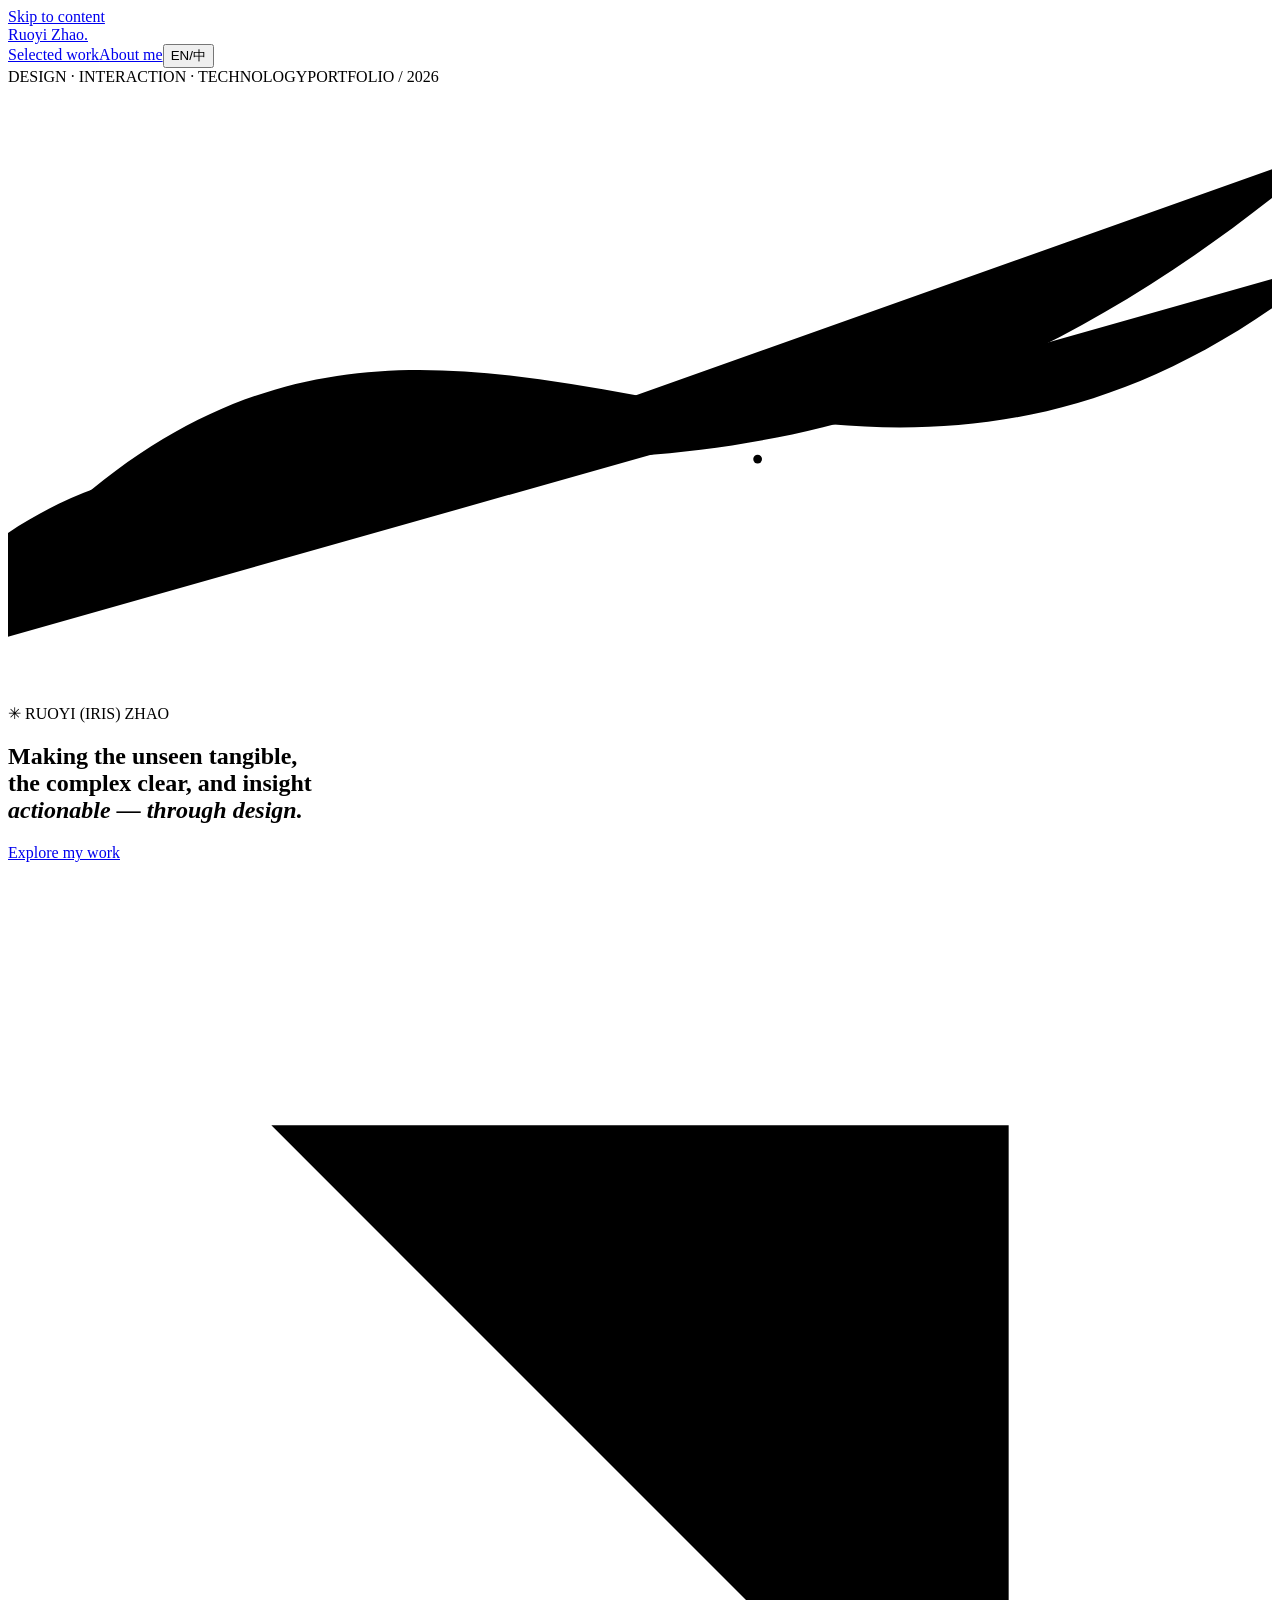
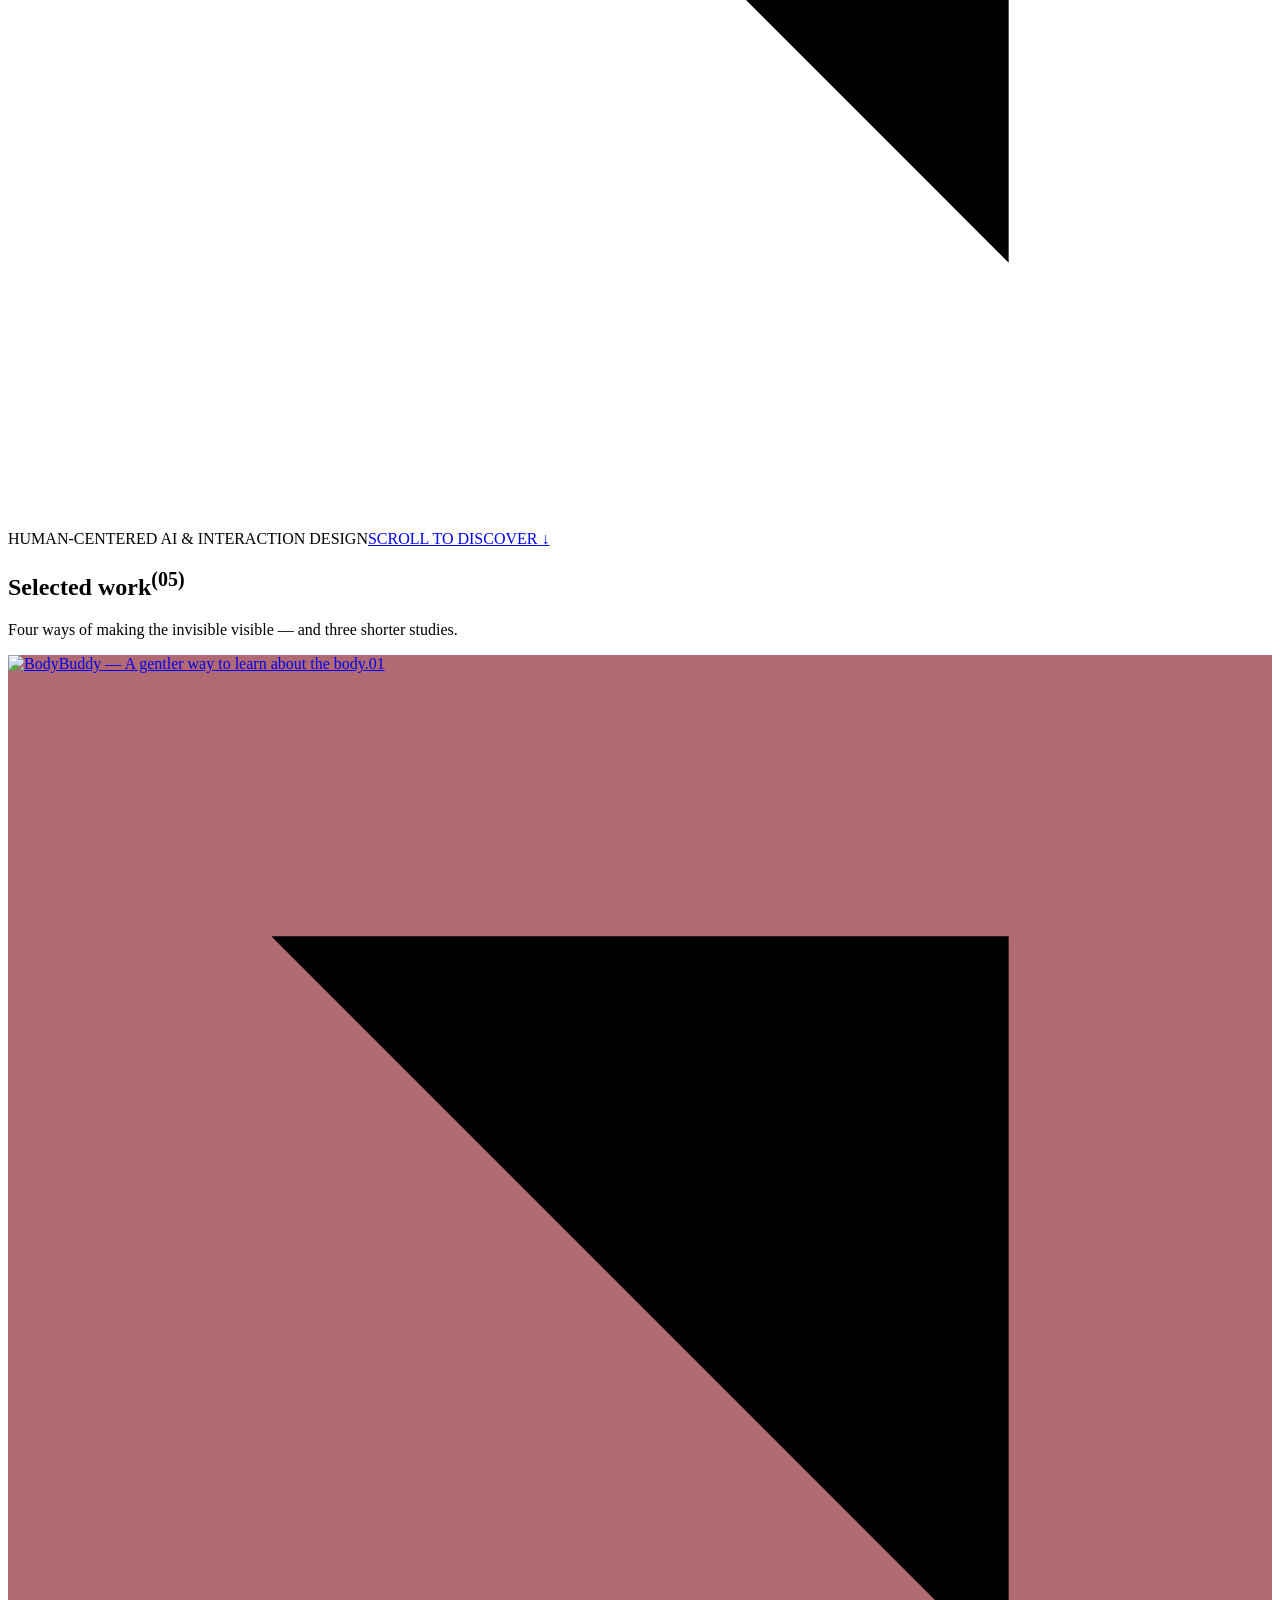
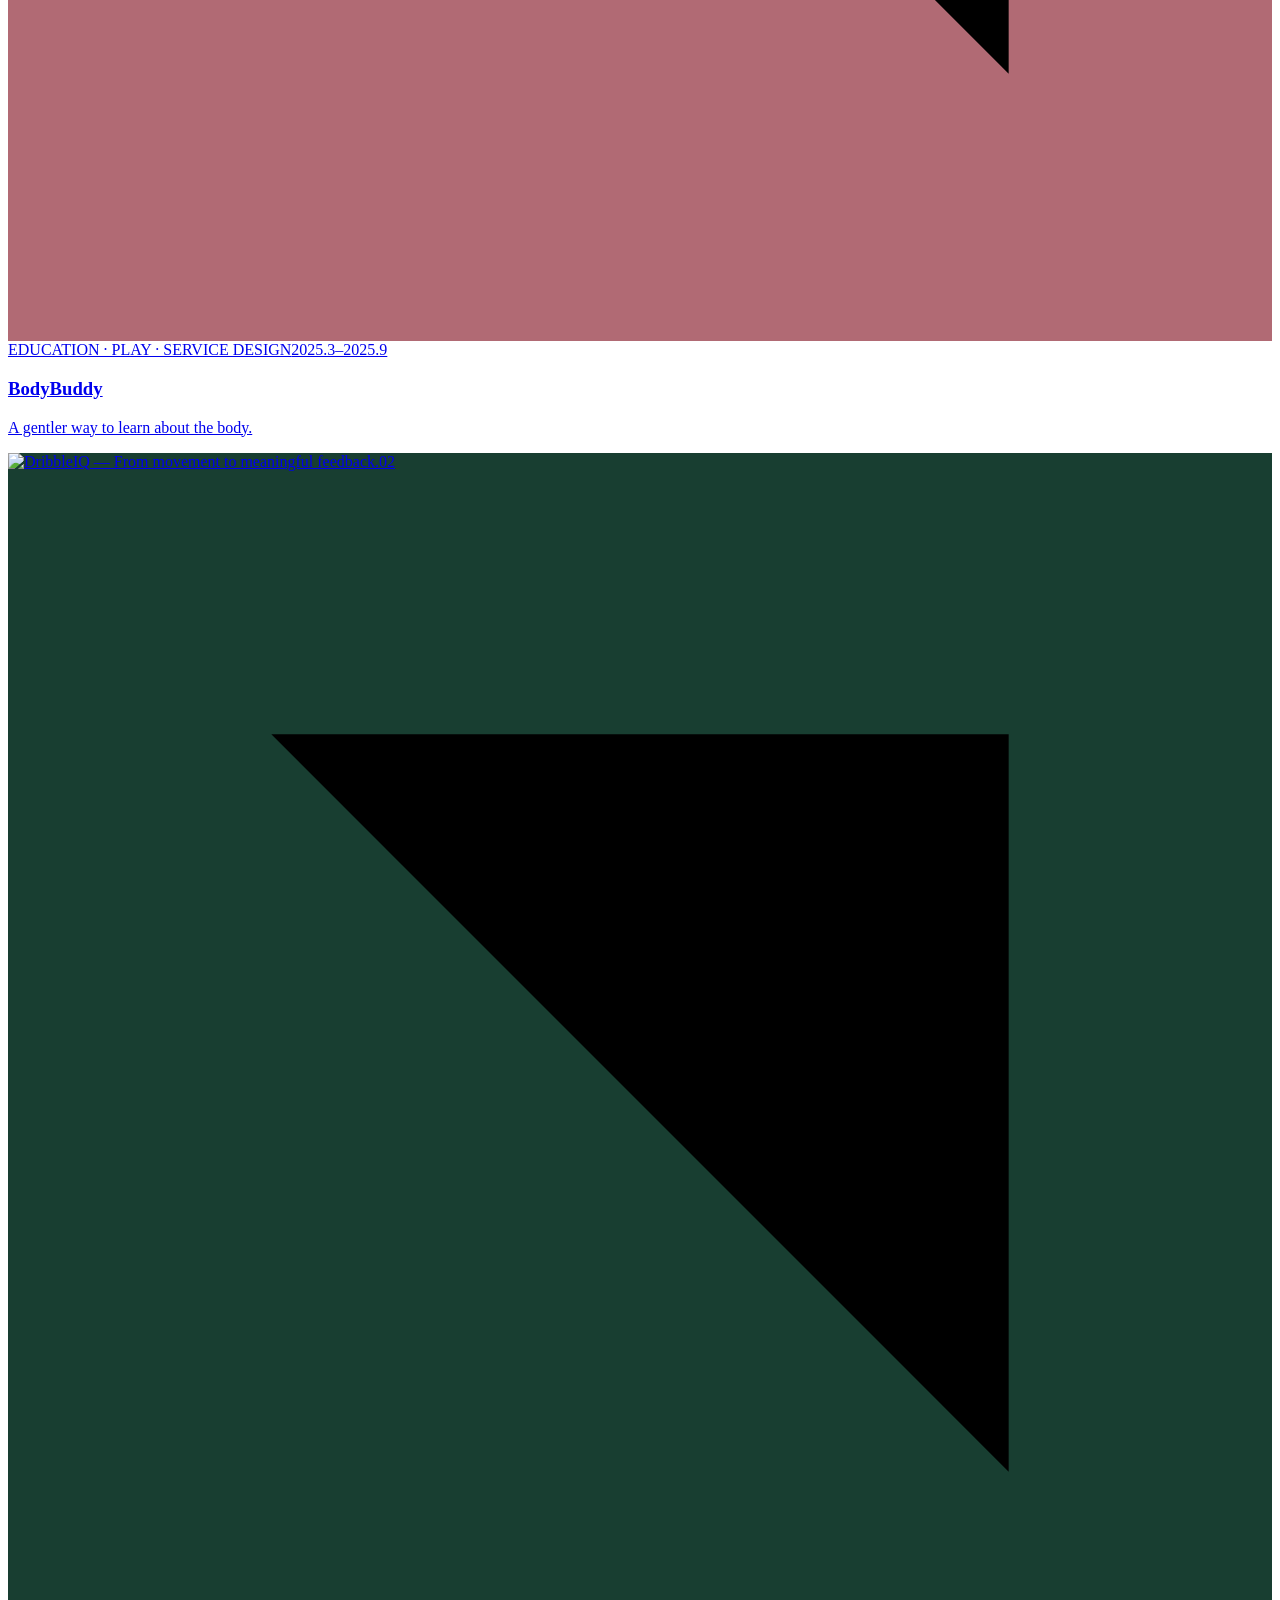
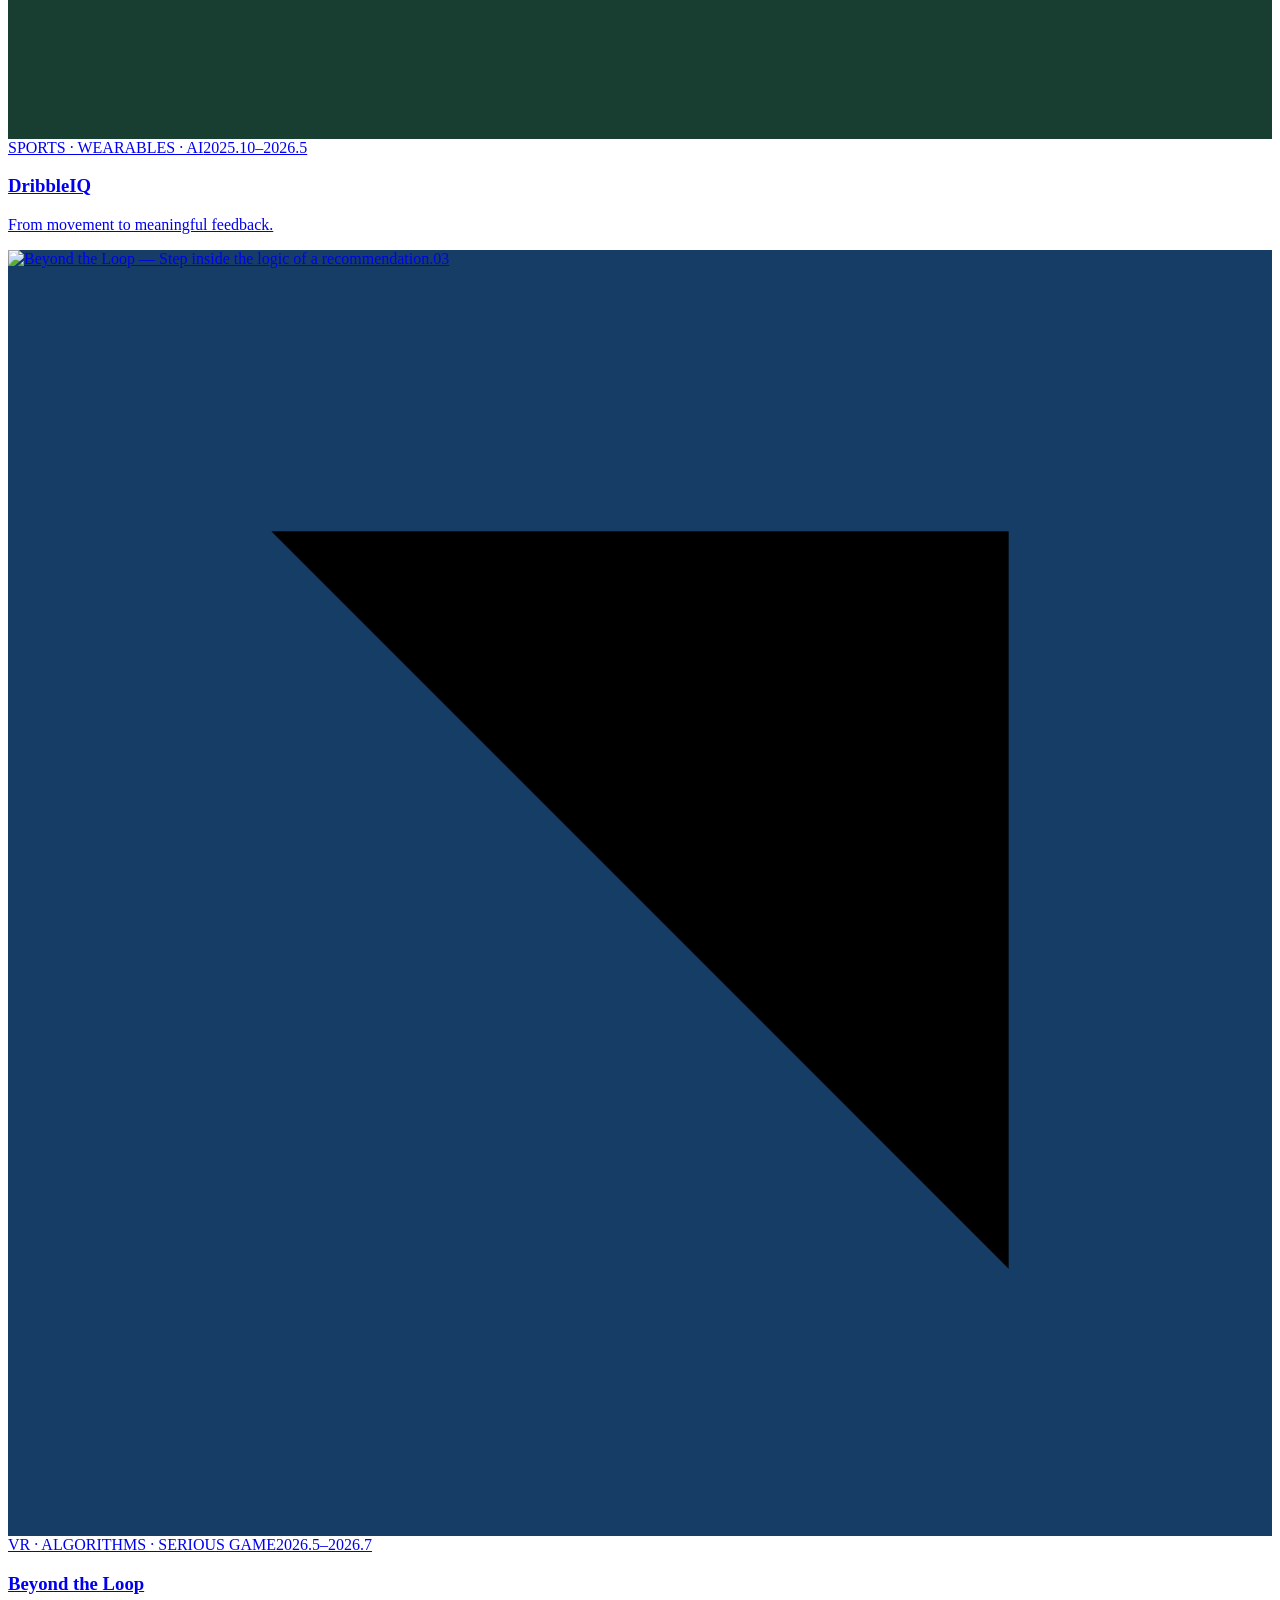
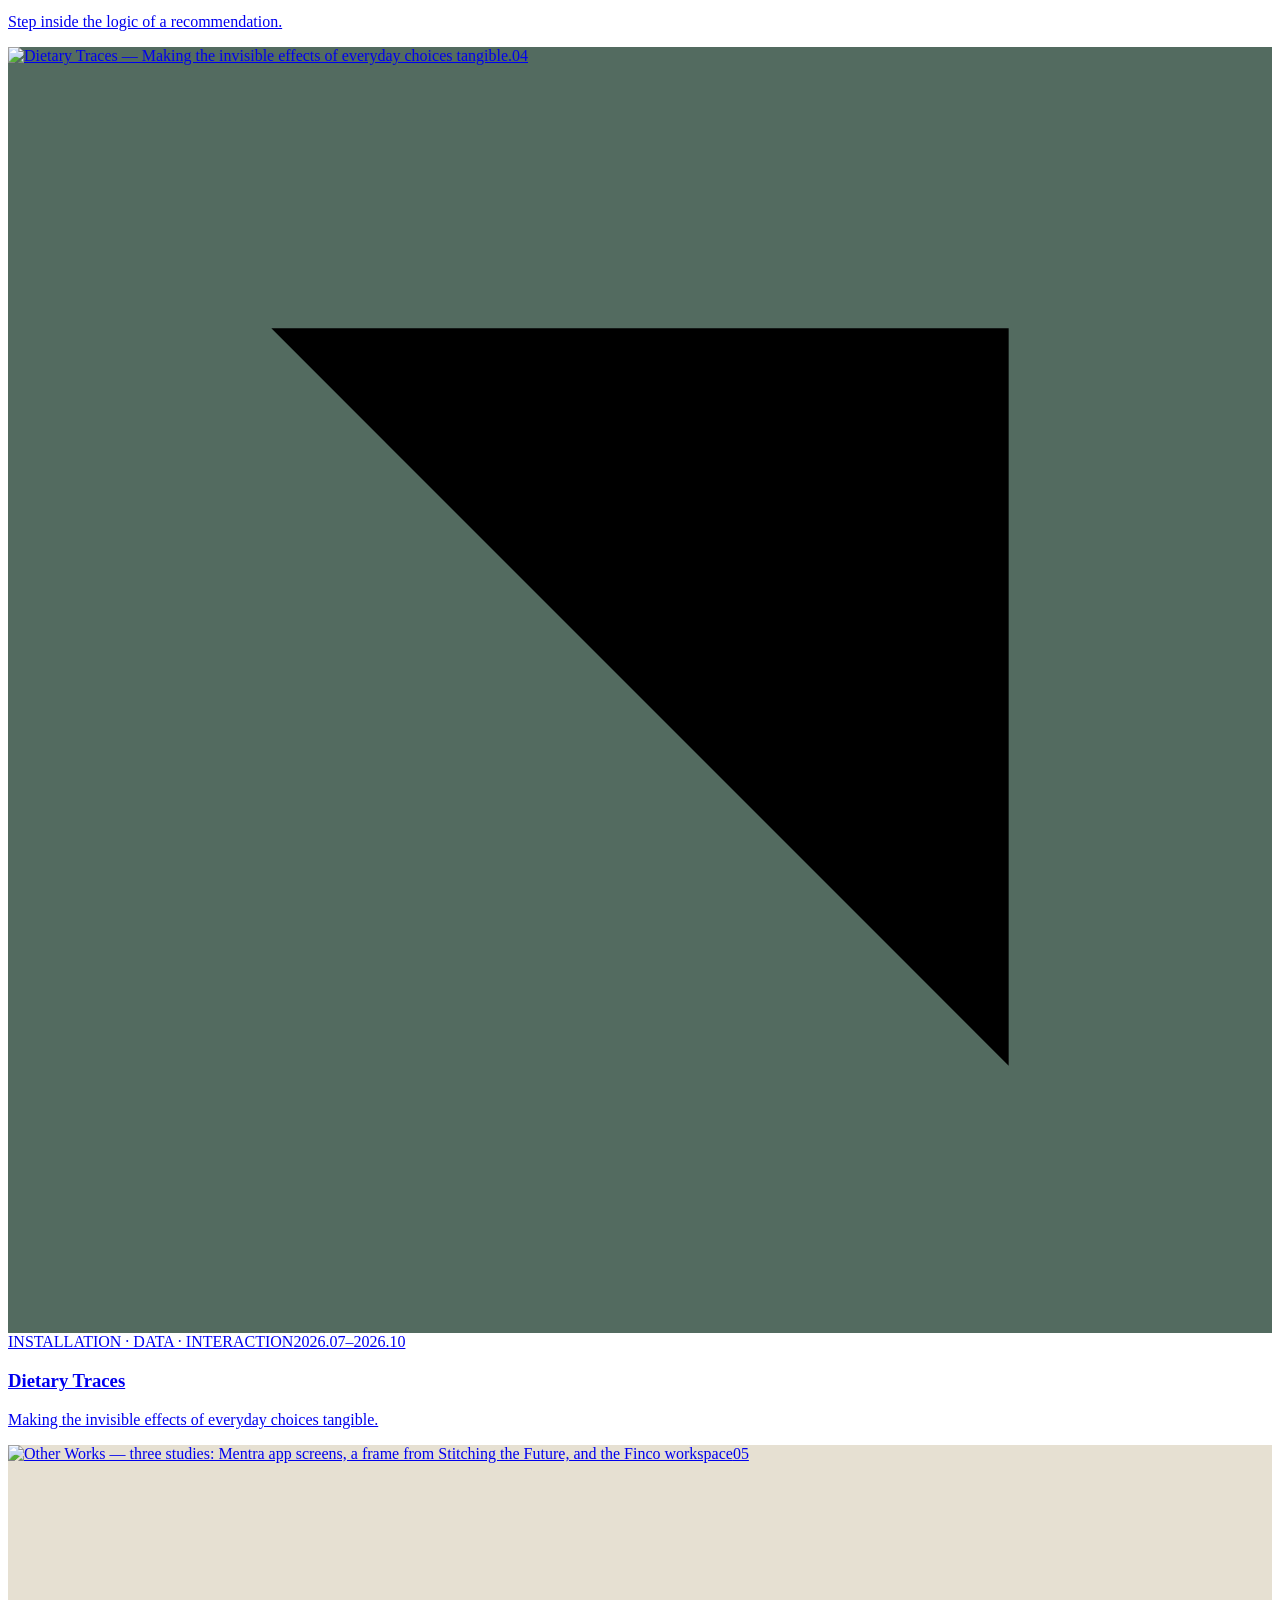
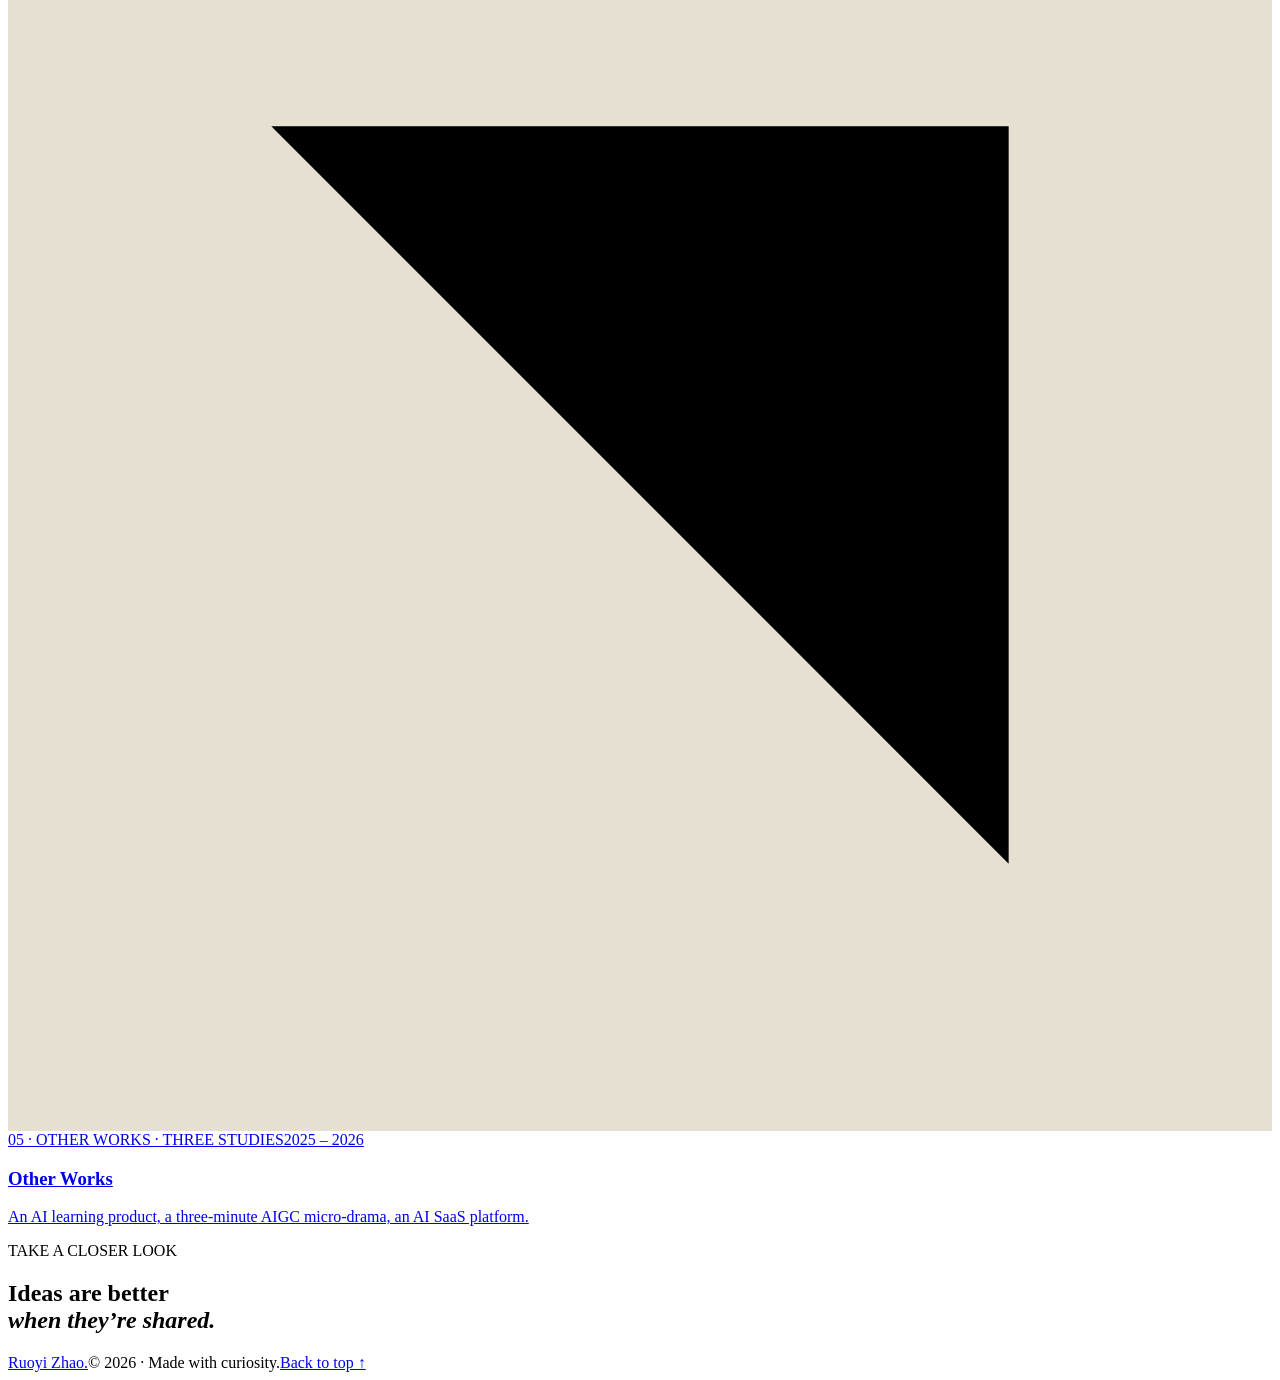
==== index.html @ 13fca5e4 "Drop the work section eyebrow; case summary labels match value size" ====
<!DOCTYPE html><html lang="en"><head><meta charSet="utf-8"/><meta name="viewport" content="width=device-width, initial-scale=1"/><link rel="stylesheet" href="/Ruoyi-Iris-Zhao-Portfolio/_next/static/css/index.DijxL777.css?v=18" data-rsc-css-href="/Ruoyi-Iris-Zhao-Portfolio/_next/static/css/index.DijxL777.css?v=18" data-precedence="vite-rsc/importer-resources"/><link rel="modulepreload" fetchPriority="low" href="/Ruoyi-Iris-Zhao-Portfolio/_next/static/chunks/index-DfRY0mAl.js"/><script src="/Ruoyi-Iris-Zhao-Portfolio/_next/static/chunks/rolldown-runtime-C60lm6uB.js" type="module" async=""></script><script src="/Ruoyi-Iris-Zhao-Portfolio/_next/static/chunks/framework-D_rUT4EX.js" type="module" async=""></script><link rel="modulepreload" href="/Ruoyi-Iris-Zhao-Portfolio/_next/static/chunks/layout-segment-context-n6vpZhgt.js" crossorigin=""/><link rel="modulepreload" href="/Ruoyi-Iris-Zhao-Portfolio/_next/static/chunks/portfolio-CiXmLNo_-v18.js" crossorigin=""/><title>Ruoyi Zhao — Design &amp; Human-centered AI</title><meta name="description" content="Selected interaction design work by Ruoyi (Iris) Zhao. Exploring human-centered AI, meaningful feedback and tangible experiences."/><link rel="icon" href="/Ruoyi-Iris-Zhao-Portfolio/favicon.svg"/><script>Object.assign(((self[Symbol.for("vinext.navigationRuntime")]??={bootstrap:{routeManifest:null},functions:{}}).bootstrap.rsc??={rsc:[]}),{params:{},nav:{"pathname":"/Ruoyi-Iris-Zhao-Portfolio/","searchParams":[]}})</script><link rel="modulepreload" href="/Ruoyi-Iris-Zhao-Portfolio/_next/static/chunks/index-DfRY0mAl.js" />
</head><body><a class="skip" href="#main">Skip to content</a><header class="header"><a class="wordmark" href="/Ruoyi-Iris-Zhao-Portfolio/" aria-label="Ruoyi Zhao home">Ruoyi Zhao<span class="brand-dot">.</span></a><nav aria-label="Main navigation"><a href="/Ruoyi-Iris-Zhao-Portfolio/#work">Selected work</a><a href="/Ruoyi-Iris-Zhao-Portfolio/about/">About me</a><button class="language" aria-label="切换中文"><span class="chosen">EN</span><span class="divider">/</span><span class="">中</span></button></nav></header><main id="main"><section class="hero"><div class="hero-top"><span class="eyebrow">DESIGN · INTERACTION · TECHNOLOGY</span><span class="edition">PORTFOLIO / 2026</span></div><svg class="orbit" viewBox="0 0 1440 700" preserveAspectRatio="none" aria-hidden="true"><path d="M-150 660 C230 130 710 760 1510 70"></path><path d="M-80 650 C460 -80 880 720 1510 200"></path><circle cx="854" cy="425" r="5"></circle></svg><div class="hero-copy"><div class="intro-label"><span class="tiny-star">✳</span> <!-- -->RUOYI (IRIS) ZHAO</div><h1>Making the unseen tangible,<br/>the complex clear, and insight<br/><em>actionable — through design.</em></h1><a class="solid-button" href="#work">Explore my work<span><svg class="arrow-icon" viewBox="0 0 24 24" aria-hidden="true"><path d="M5 19 19 5M5 5h14v14"></path></svg></span></a></div><div class="hero-bottom"><span>HUMAN-CENTERED AI &amp; INTERACTION DESIGN</span><a href="#work">SCROLL TO DISCOVER<!-- --> <span>↓</span></a></div></section><section id="work" class="work section-wrap"><div class="section-heading"><div><h2>Selected work<sup>(05)</sup></h2></div><p>Four ways of making the invisible visible — and three shorter studies.</p></div><div class="project-grid"><a href="/Ruoyi-Iris-Zhao-Portfolio/projects/bodybuddy" class="project-card card-0" data-project="bodybuddy"><div class="project-image" style="background:#b16a74"><img src="/Ruoyi-Iris-Zhao-Portfolio/assets/bodybuddy.webp" alt="BodyBuddy — A gentler way to learn about the body." loading="lazy"/><span class="project-number">01</span><span class="round-arrow"><svg class="arrow-icon" viewBox="0 0 24 24" aria-hidden="true"><path d="M5 19 19 5M5 5h14v14"></path></svg></span></div><div class="card-meta"><span>EDUCATION · PLAY · SERVICE DESIGN</span><span>2025.3–2025.9</span></div><h3>BodyBuddy</h3><p>A gentler way to learn about the body.</p></a><a href="/Ruoyi-Iris-Zhao-Portfolio/projects/dribbleiq" class="project-card card-1" data-project="dribbleiq"><div class="project-image" style="background:#183e31"><img src="/Ruoyi-Iris-Zhao-Portfolio/assets/dribble.webp" alt="DribbleIQ — From movement to meaningful feedback." loading="lazy"/><span class="project-number">02</span><span class="round-arrow"><svg class="arrow-icon" viewBox="0 0 24 24" aria-hidden="true"><path d="M5 19 19 5M5 5h14v14"></path></svg></span></div><div class="card-meta"><span>SPORTS · WEARABLES · AI</span><span>2025.10–2026.5</span></div><h3>DribbleIQ</h3><p>From movement to meaningful feedback.</p></a><a href="/Ruoyi-Iris-Zhao-Portfolio/projects/beyond-the-loop" class="project-card card-2" data-project="beyond-the-loop"><div class="project-image" style="background:#163d66"><img src="/Ruoyi-Iris-Zhao-Portfolio/assets/loop.webp" alt="Beyond the Loop — Step inside the logic of a recommendation." loading="lazy"/><span class="project-number">03</span><span class="round-arrow"><svg class="arrow-icon" viewBox="0 0 24 24" aria-hidden="true"><path d="M5 19 19 5M5 5h14v14"></path></svg></span></div><div class="card-meta"><span>VR · ALGORITHMS · SERIOUS GAME</span><span>2026.5–2026.7</span></div><h3>Beyond the Loop</h3><p>Step inside the logic of a recommendation.</p></a><a href="/Ruoyi-Iris-Zhao-Portfolio/projects/dietary-traces" class="project-card card-3" data-project="dietary-traces"><div class="project-image" style="background:#536b60"><img src="/Ruoyi-Iris-Zhao-Portfolio/assets/dietary-cover.jpg" alt="Dietary Traces — Making the invisible effects of everyday choices tangible." loading="lazy"/><span class="project-number">04</span><span class="round-arrow"><svg class="arrow-icon" viewBox="0 0 24 24" aria-hidden="true"><path d="M5 19 19 5M5 5h14v14"></path></svg></span></div><div class="card-meta"><span>INSTALLATION · DATA · INTERACTION</span><span>2026.07–2026.10</span></div><h3>Dietary Traces</h3><p>Making the invisible effects of everyday choices tangible.</p></a></div><a href="/Ruoyi-Iris-Zhao-Portfolio/other-works" class="project-card project-card--wide card-4" data-project="other-works"><div class="project-image" style="background:#e6e0d2"><img src="/Ruoyi-Iris-Zhao-Portfolio/assets/otherwork/otherwork-cover.jpg" alt="Other Works — three studies: Mentra app screens, a frame from Stitching the Future, and the Finco workspace" loading="lazy"/><span class="project-number">05</span><span class="round-arrow"><svg class="arrow-icon" viewBox="0 0 24 24" aria-hidden="true"><path d="M5 19 19 5M5 5h14v14"></path></svg></span></div><div class="card-meta"><span>05 · OTHER WORKS · THREE STUDIES</span><span>2025 – 2026</span></div><h3>Other Works</h3><p>An AI learning product, a three-minute AIGC micro-drama, an AI SaaS platform.</p></a></div></section><section class="closing"><span class="eyebrow">TAKE A CLOSER LOOK</span><h2>Ideas are better<br/><em>when they’re shared.</em></h2></section></main><footer><a href="/Ruoyi-Iris-Zhao-Portfolio/">Ruoyi Zhao<span>.</span></a><span>© 2026 · <!-- -->Made with curiosity.</span><a href="#main">Back to top ↑</a></footer><dialog class="lightbox"><div class="lightbox-bar"><span> / <!-- -->0<!-- --> — <!-- -->0</span><div><button>Zoom in</button><button aria-label="Close image">✕</button></div></div><div class="lightbox-image "></div><div class="lightbox-bottom"><button>← <!-- -->Previous</button><span>Use arrow keys to browse · Esc to close</span><button>Next<!-- --> →</button></div></dialog><script type="module" src="/Ruoyi-Iris-Zhao-Portfolio/_next/static/chunks/index-DfRY0mAl.js" id="_R_" async=""></script><script>((self[Symbol.for("vinext.navigationRuntime")]??={bootstrap:{routeManifest:null},functions:{}}).bootstrap.rsc??={rsc:[]}).rsc.push("0:{\"page:/\":\"$L1\",\"layout:/\":\"$L2\",\"route:/\":\"$L3\",\"__route\":\"route:/\",\"__interceptionContext\":null,\"__layoutIds\":[\"layout:/\"],\"__rootLayout\":\"/Ruoyi-Iris-Zhao-Portfolio/\",\"__bfcacheSegmentIdentities\":{\"layout:/\":\"[\\\"layout\\\",\\\"layout:/\\\",\\\"root-boundary:/\\\",\\\"\\\"]\",\"page:/\":\"[\\\"page\\\",\\\"page:/\\\",\\\"root-boundary:/\\\",\\\"\\\"]\"},\"__srcPage\":[\"page\"],\"__layoutFlags\":{\"layout:/\":\"s\"},\"__artifactCompatibility\":{\"schemaVersion\":1,\"graphVersion\":\"app-route-graph:1177fd80f83fa7b0\",\"deploymentVersion\":\"f42fa81c-274d-4e2b-bc32-bf31d7fabf58\",\"appElementsSchemaVersion\":1,\"rscPayloadSchemaVersion\":1,\"rootBoundaryId\":\"/Ruoyi-Iris-Zhao-Portfolio/\",\"renderEpoch\":null},\"__dynamicStaleTime\":0}\n")</script><script>((self[Symbol.for("vinext.navigationRuntime")]??={bootstrap:{routeManifest:null},functions:{}}).bootstrap.rsc??={rsc:[]}).rsc.push("4:I[\"8c0f216c4604\",[],\"Children\",1]\n")</script><script>((self[Symbol.for("vinext.navigationRuntime")]??={bootstrap:{routeManifest:null},functions:{}}).bootstrap.rsc??={rsc:[]}).rsc.push("5:I[\"593f344dc510\",[],\"GlobalErrorBoundary\",1]\n")</script><script>((self[Symbol.for("vinext.navigationRuntime")]??={bootstrap:{routeManifest:null},functions:{}}).bootstrap.rsc??={rsc:[]}).rsc.push("6:I[\"0b874ad30386\",[],\"default\",1]\n")</script><script>((self[Symbol.for("vinext.navigationRuntime")]??={bootstrap:{routeManifest:null},functions:{}}).bootstrap.rsc??={rsc:[]}).rsc.push("7:I[\"593f344dc510\",[],\"ErrorBoundary\",1]\n")</script><script>((self[Symbol.for("vinext.navigationRuntime")]??={bootstrap:{routeManifest:null},functions:{}}).bootstrap.rsc??={rsc:[]}).rsc.push("8:I[\"15c18cfaeeff\",[],\"LayoutSegmentProvider\",1]\n")</script><script>((self[Symbol.for("vinext.navigationRuntime")]??={bootstrap:{routeManifest:null},functions:{}}).bootstrap.rsc??={rsc:[]}).rsc.push("9:I[\"8c0f216c4604\",[],\"Slot\",1]\n")</script><script>((self[Symbol.for("vinext.navigationRuntime")]??={bootstrap:{routeManifest:null},functions:{}}).bootstrap.rsc??={rsc:[]}).rsc.push("a:I[\"593f344dc510\",[],\"NotFoundBoundary\",1]\n")</script><script>((self[Symbol.for("vinext.navigationRuntime")]??={bootstrap:{routeManifest:null},functions:{}}).bootstrap.rsc??={rsc:[]}).rsc.push("b:I[\"9276801271d6\",[],\"AppRouterScrollTarget\",1]\n")</script><script>((self[Symbol.for("vinext.navigationRuntime")]??={bootstrap:{routeManifest:null},functions:{}}).bootstrap.rsc??={rsc:[]}).rsc.push("c:I[\"593f344dc510\",[],\"RedirectBoundary\",1]\n")</script><script>((self[Symbol.for("vinext.navigationRuntime")]??={bootstrap:{routeManifest:null},functions:{}}).bootstrap.rsc??={rsc:[]}).rsc.push(":HL[\"/Ruoyi-Iris-Zhao-Portfolio/_next/static/css/index.DijxL777.css?v=18\",\"style\"     ]\n")</script><script>((self[Symbol.for("vinext.navigationRuntime")]??={bootstrap:{routeManifest:null},functions:{}}).bootstrap.rsc??={rsc:[]}).rsc.push("2:[[[\"$\",\"link\",\"css:/_next/static/css/index.DijxL777.css?v=18\",{\"rel\":\"stylesheet\",\"precedence\":\"vite-rsc/importer-resources\",\"href\":\"/Ruoyi-Iris-Zhao-Portfolio/_next/static/css/index.DijxL777.css?v=18\",\"data-rsc-css-href\":\"/Ruoyi-Iris-Zhao-Portfolio/_next/static/css/index.DijxL777.css?v=18\"}],\"$undefined\"],[\"$\",\"html\",null,{\"lang\":\"en\",\"children\":[\"$\",\"body\",null,{\"children\":[\"$\",\"$L4\",null,{}]}]}]]\n")</script><script>((self[Symbol.for("vinext.navigationRuntime")]??={bootstrap:{routeManifest:null},functions:{}}).bootstrap.rsc??={rsc:[]}).rsc.push("3:[[[\"$\",\"meta\",null,{\"charSet\":\"utf-8\"}],[[\"$\",\"title\",\"0\",{\"children\":\"Ruoyi Zhao — Design \u0026 Human-centered AI\"}],[\"$\",\"meta\",\"1\",{\"name\":\"description\",\"content\":\"Selected interaction design work by Ruoyi (Iris) Zhao. Exploring human-centered AI, meaningful feedback and tangible experiences.\"}],[\"$\",\"link\",\"2\",{\"data-vinext-streamed-icon\":\"$undefined\",\"rel\":\"icon\",\"href\":\"/Ruoyi-Iris-Zhao-Portfolio/favicon.svg\",\"type\":\"$undefined\",\"sizes\":\"$undefined\",\"color\":\"$undefined\",\"media\":\"$undefined\",\"fetchPriority\":\"$undefined\"}]],[[\"$\",\"meta\",\"0\",{\"name\":\"viewport\",\"content\":\"width=device-width, initial-scale=1\"}]]],[\"$\",\"$L5\",null,{\"fallback\":\"$6\",\"children\":[\"$\",\"$L7\",null,{\"fallback\":\"$6\",\"children\":[\"$\",\"$L8\",null,{\"providerId\":\"layout:/\",\"segmentMap\":{\"children\":[]},\"children\":[\"$\",\"$L9\",null,{\"id\":\"layout:/\",\"parallelSlots\":\"$undefined\",\"children\":[\"$\",\"$La\",null,{\"resetKey\":\"\",\"fallback\":[[\"$\",\"title\",null,{\"children\":\"404: This page could not be found.\"}],[\"$\",\"div\",null,{\"style\":{\"fontFamily\":\"system-ui,\\\"Segoe UI\\\",Roboto,Helvetica,Arial,sans-serif,\\\"Apple Color Emoji\\\",\\\"Segoe UI Emoji\\\"\",\"height\":\"100vh\",\"textAlign\":\"center\",\"display\":\"flex\",\"flexDirection\":\"column\",\"alignItems\":\"center\",\"justifyContent\":\"center\"},\"children\":[\"$\",\"div\",null,{\"children\":[[\"$\",\"style\",null,{\"dangerouslySetInnerHTML\":{\"__html\":\"body{color:#000;background:#fff;margin:0}.next-error-h1{border-right:1px solid rgba(0,0,0,.3)}@media (prefers-color-scheme:dark){body{color:#fff;background:#000}.next-error-h1{border-right:1px solid rgba(255,255,255,.3)}}\"}}],[\"$\",\"h1\",null,{\"className\":\"next-error-h1\",\"style\":{\"display\":\"inline-block\",\"margin\":\"0 20px 0 0\",\"padding\":\"0 23px 0 0\",\"fontSize\":24,\"fontWeight\":500,\"verticalAlign\":\"top\",\"lineHeight\":\"49px\"},\"children\":404}],[\"$\",\"div\",null,{\"style\":{\"display\":\"inline-block\"},\"children\":[\"$\",\"h2\",null,{\"style\":{\"fontSize\":14,\"fontWeight\":400,\"lineHeight\":\"49px\",\"margin\":0},\"children\":\"This page could not be found.\"}]}]]}]}]],\"children\":[\"$\",\"$Lb\",null,{\"children\":[\"$\",\"$Lc\",null,{\"children\":[[\"$\",\"$L8\",null,{\"providerId\":\"page:/\",\"segmentMap\":{\"children\":[\"__PAGE__\"]},\"children\":[\"$\",\"$L9\",null,{\"id\":\"page:/\"}]}],null]}]}]}]}]}]}]}],null,null]\n")</script><script>((self[Symbol.for("vinext.navigationRuntime")]??={bootstrap:{routeManifest:null},functions:{}}).bootstrap.rsc??={rsc:[]}).rsc.push("d:I[\"dc888f93dc13\",[],\"default\",1]\n")</script><script>((self[Symbol.for("vinext.navigationRuntime")]??={bootstrap:{routeManifest:null},functions:{}}).bootstrap.rsc??={rsc:[]}).rsc.push("1:[\"$\",\"$Ld\",null,{}]\n")</script><script>Object.assign(((self[Symbol.for("vinext.navigationRuntime")]??={bootstrap:{routeManifest:null},functions:{}}).bootstrap.rsc??={rsc:[]}),{"initialCacheKind":"static"});((self[Symbol.for("vinext.navigationRuntime")]??={bootstrap:{routeManifest:null},functions:{}}).bootstrap.rsc??={rsc:[]}).done=true</script><script>(function(){function c(){var b=a.contentDocument||(a.contentWindow&&a.contentWindow.document);if(b){var d=b.createElement('script');d.innerHTML="window.__CF$cv$params={r:'a585823bc98b9d2c',t:'MTc5NDMxODQ0Mg=='};var l=window.parent.location,o;try{o=new URL(l.origin).origin}catch(e){try{o=new URL(new URL(l.href).origin).origin}catch(e){o=''}}var u='/Ruoyi-Iris-Zhao-Portfolio/cdn-cgi/challenge-platform/scripts/jsd/main.js?ray=a585823bc98b9d2c',a=document.createElement('script');a.src=o?new URL(u,o).href:u;document.getElementsByTagName('head')[0].appendChild(a);";b.getElementsByTagName('head')[0].appendChild(d)}}if(document.body){var a=document.createElement('iframe');a.height=1;a.width=1;a.style.position='absolute';a.style.top=0;a.style.left=0;a.style.border='none';a.style.visibility='hidden';document.body.appendChild(a);if('loading'!==document.readyState)c();else if(window.addEventListener)document.addEventListener('DOMContentLoaded',c);else{var e=document.onreadystatechange||function(){};document.onreadystatechange=function(b){e(b);'loading'!==document.readyState&&(document.onreadystatechange=e,c())}}}})();</script><script defer src="/Ruoyi-Iris-Zhao-Portfolio/assets/hero-figure.js?v=8"></script></body></html>
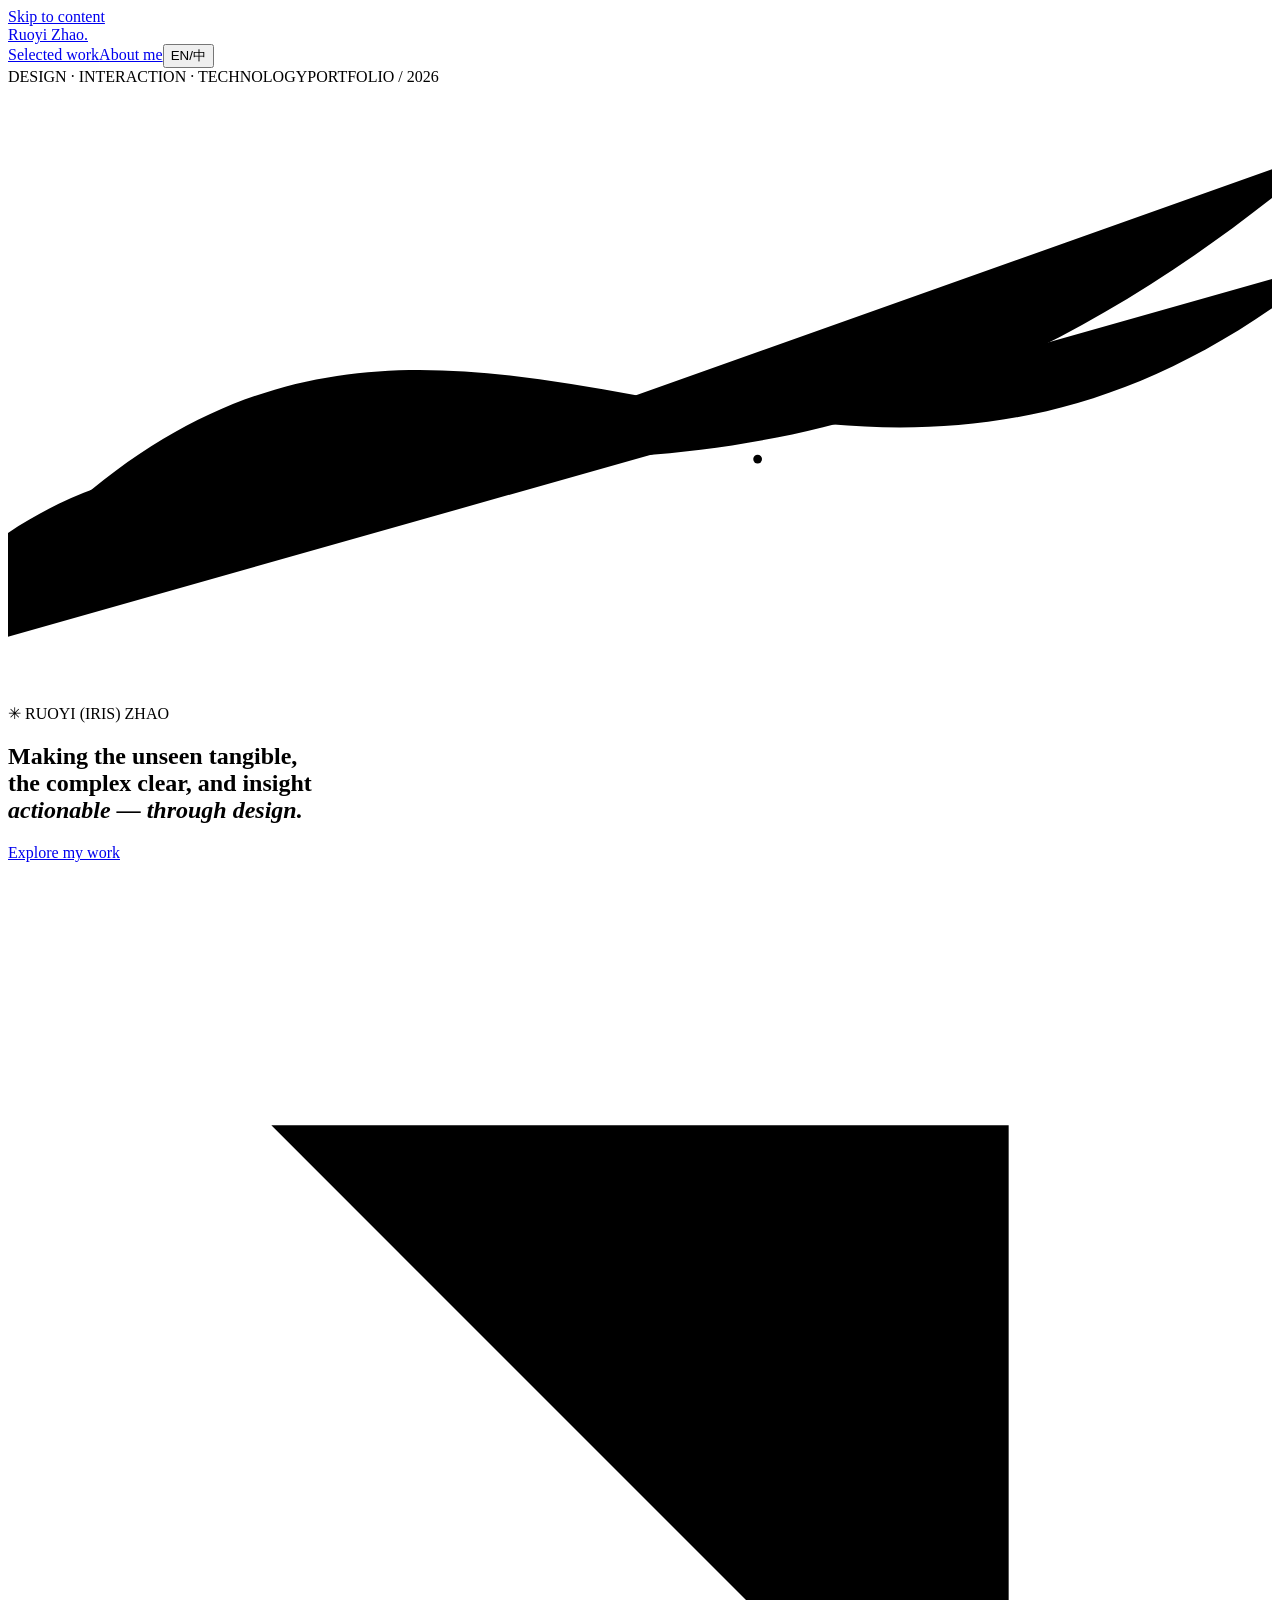
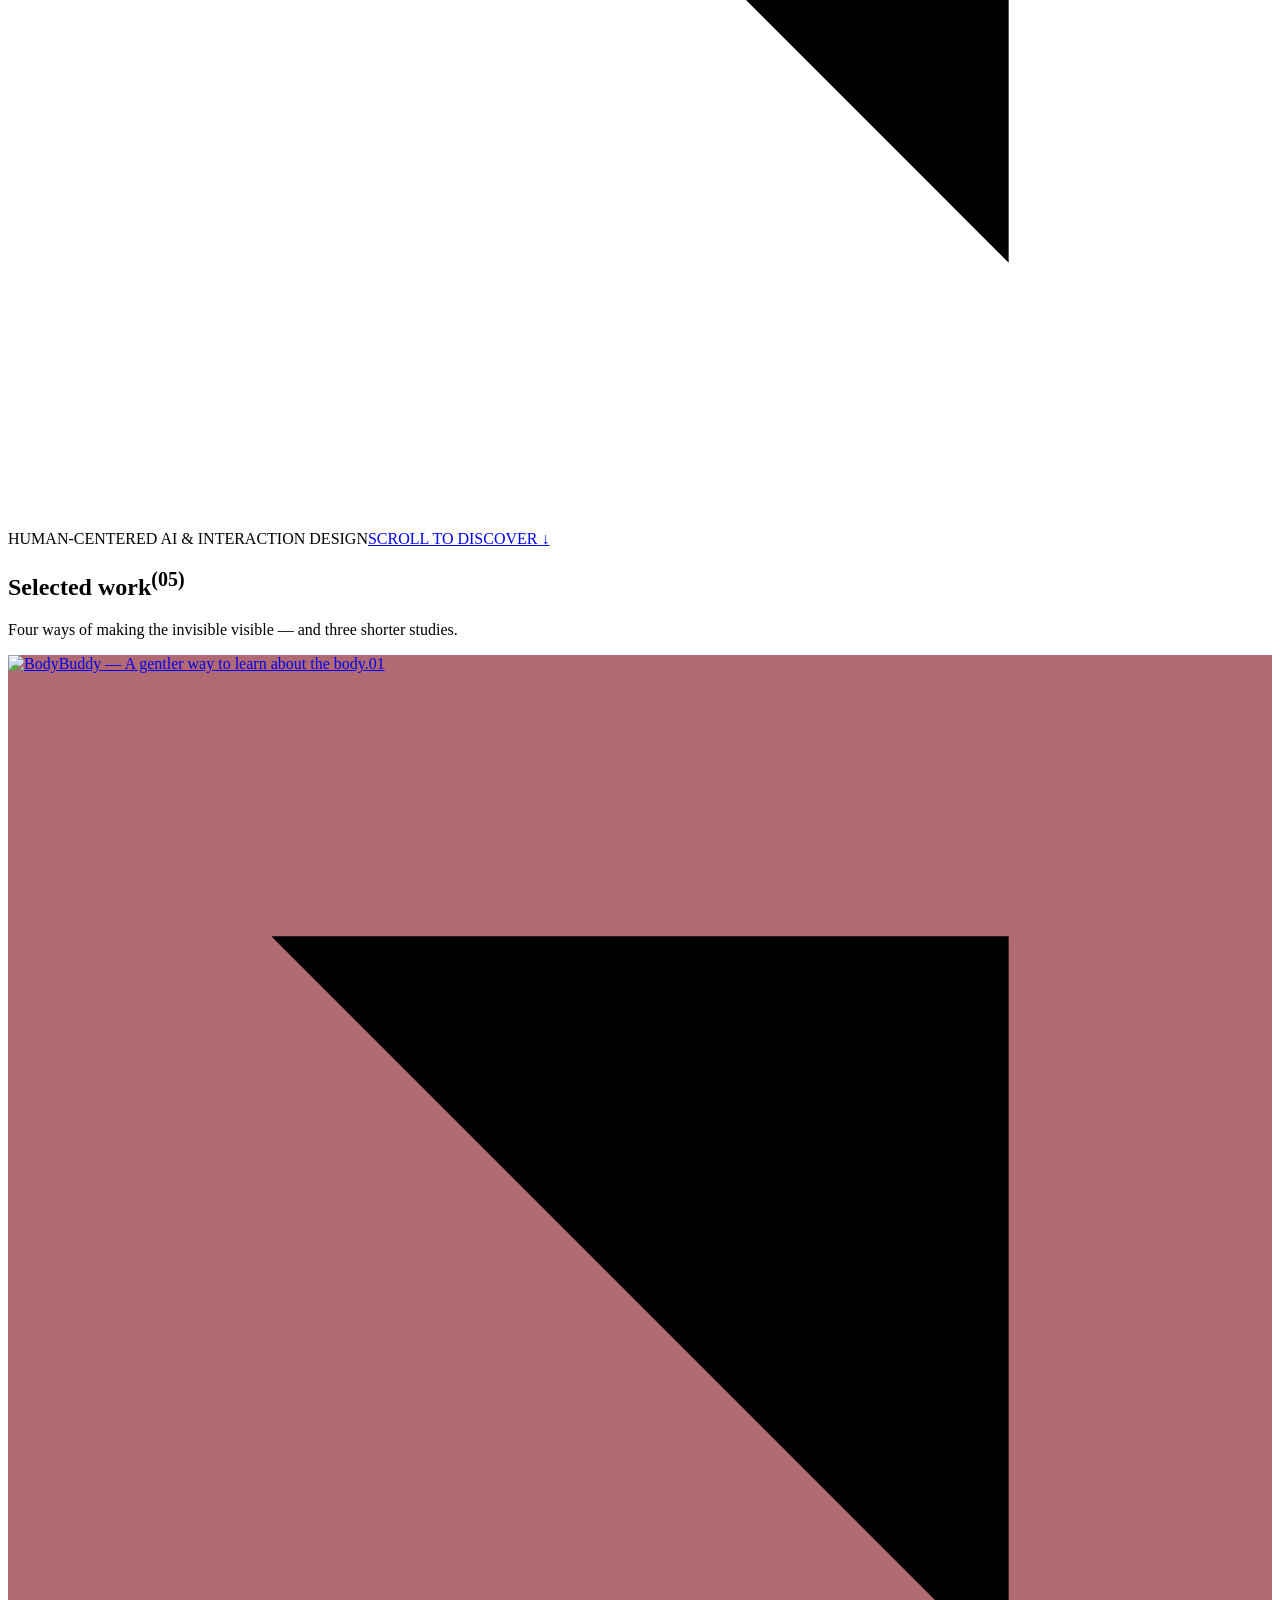
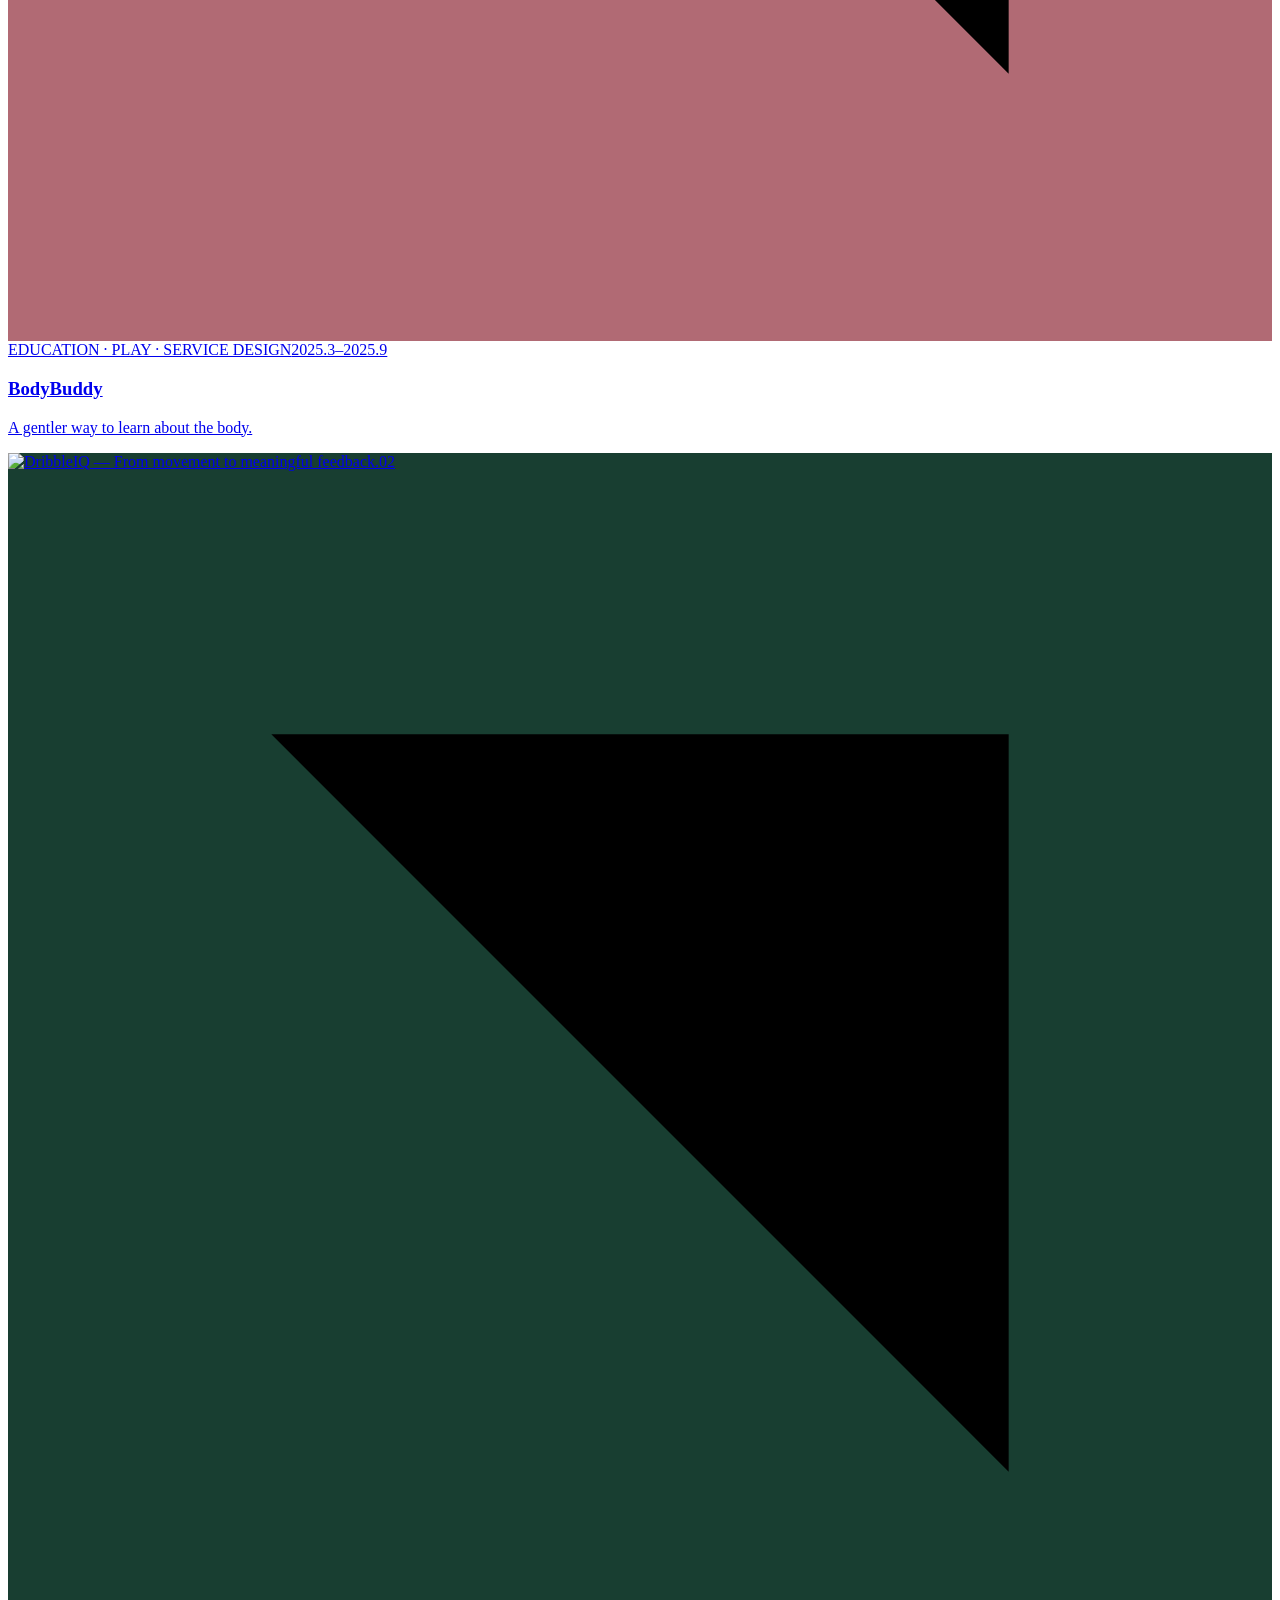
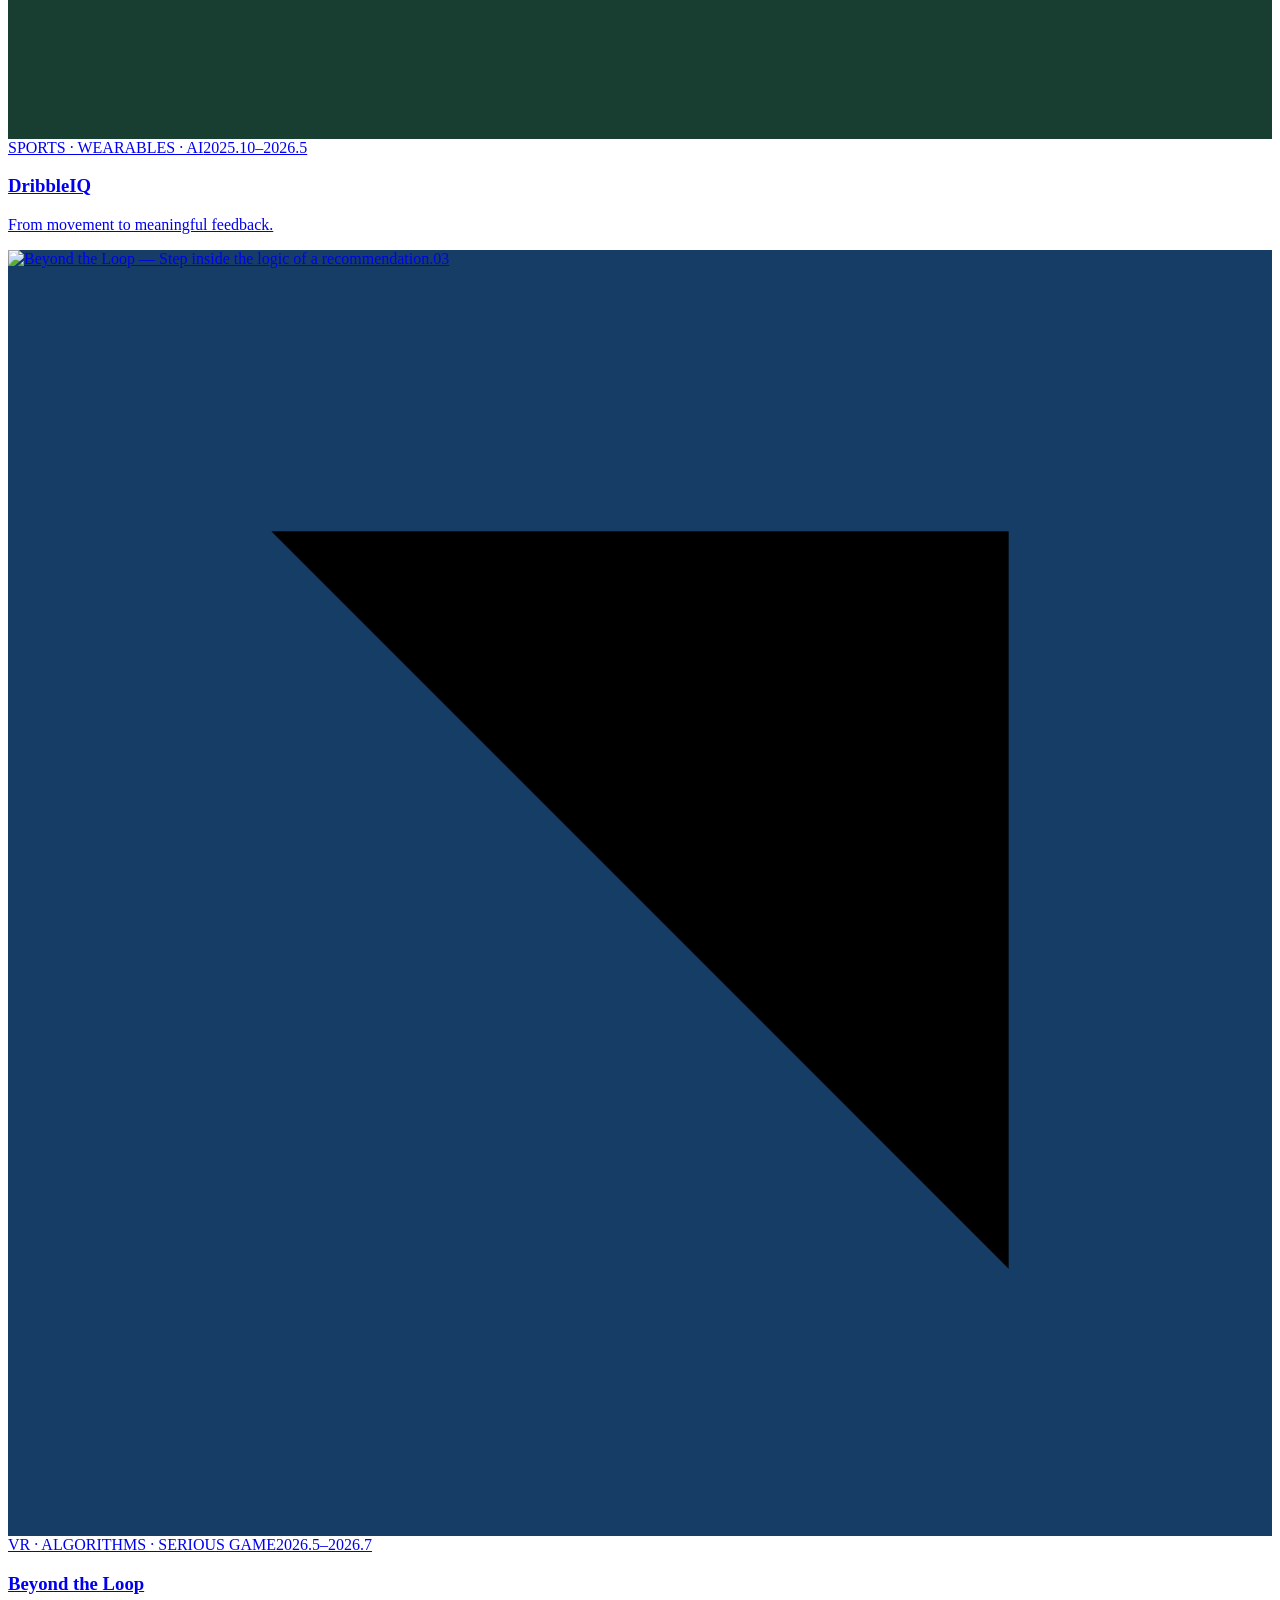
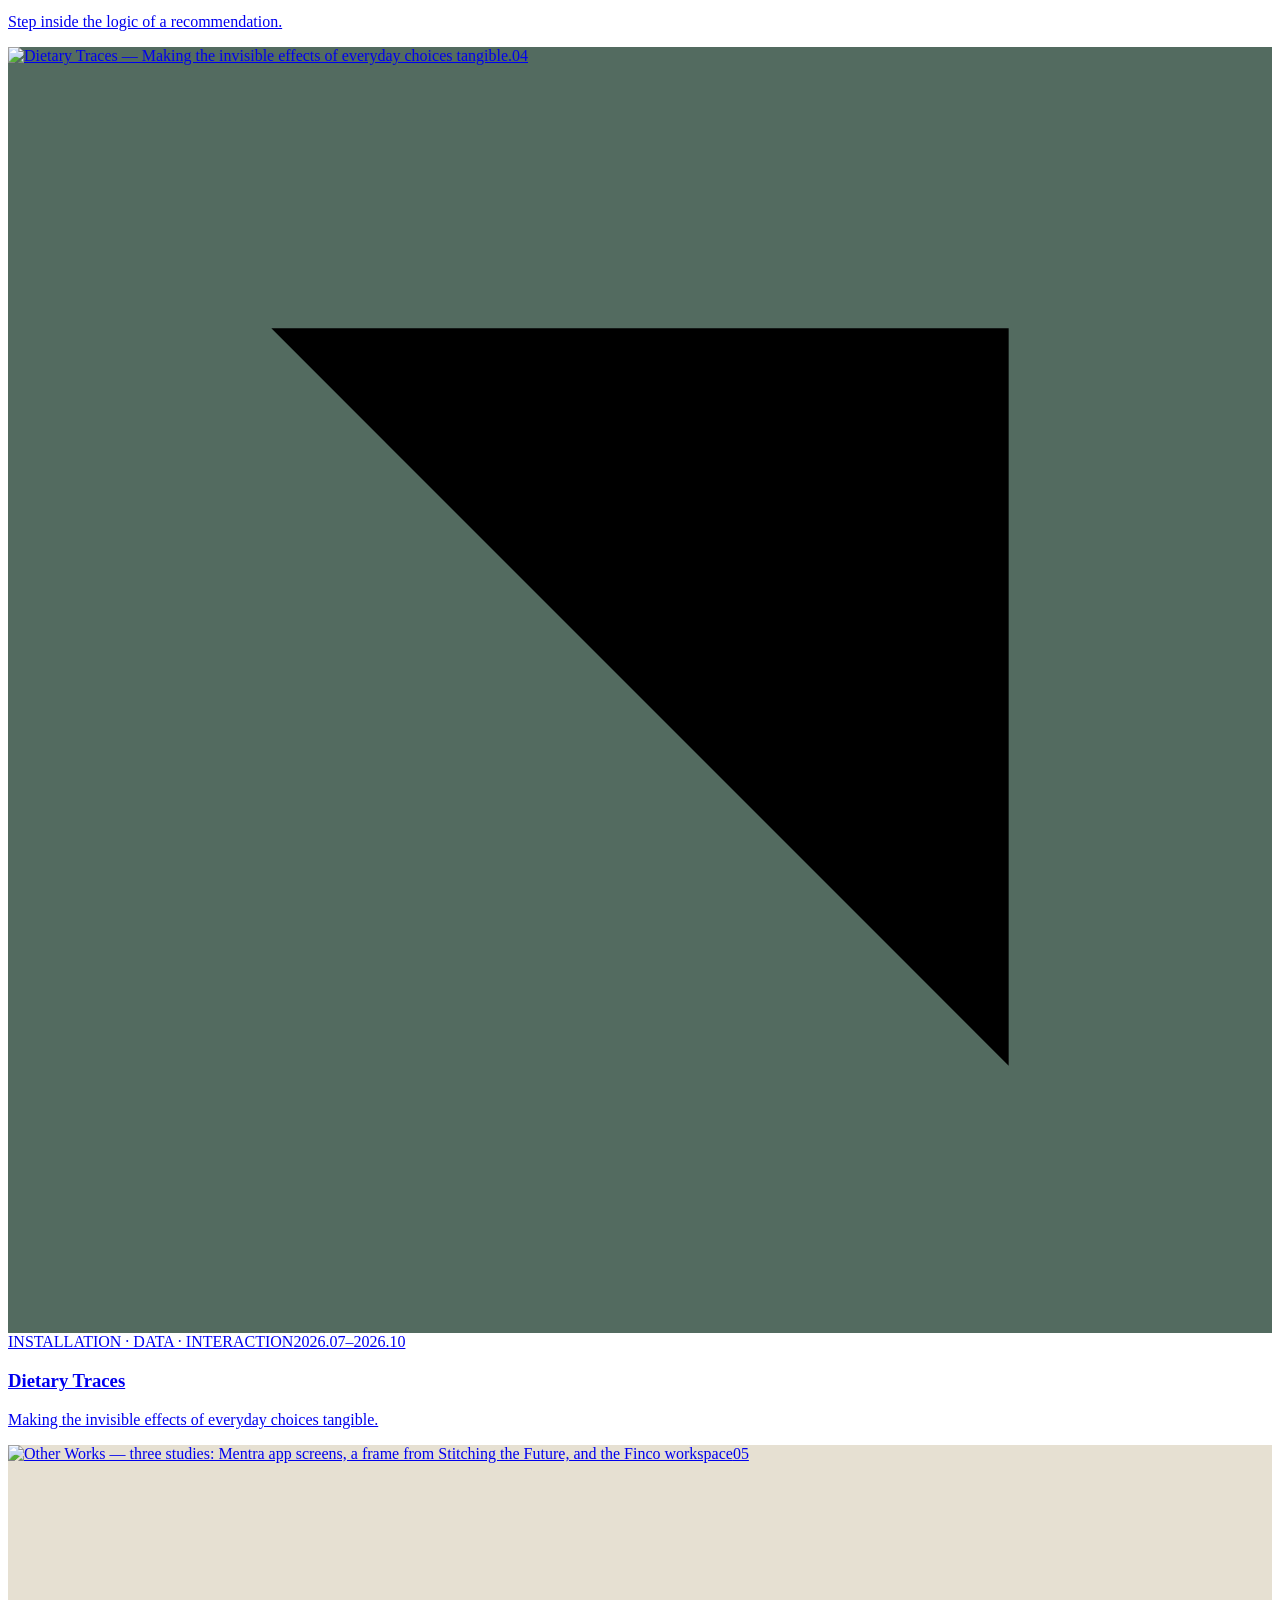
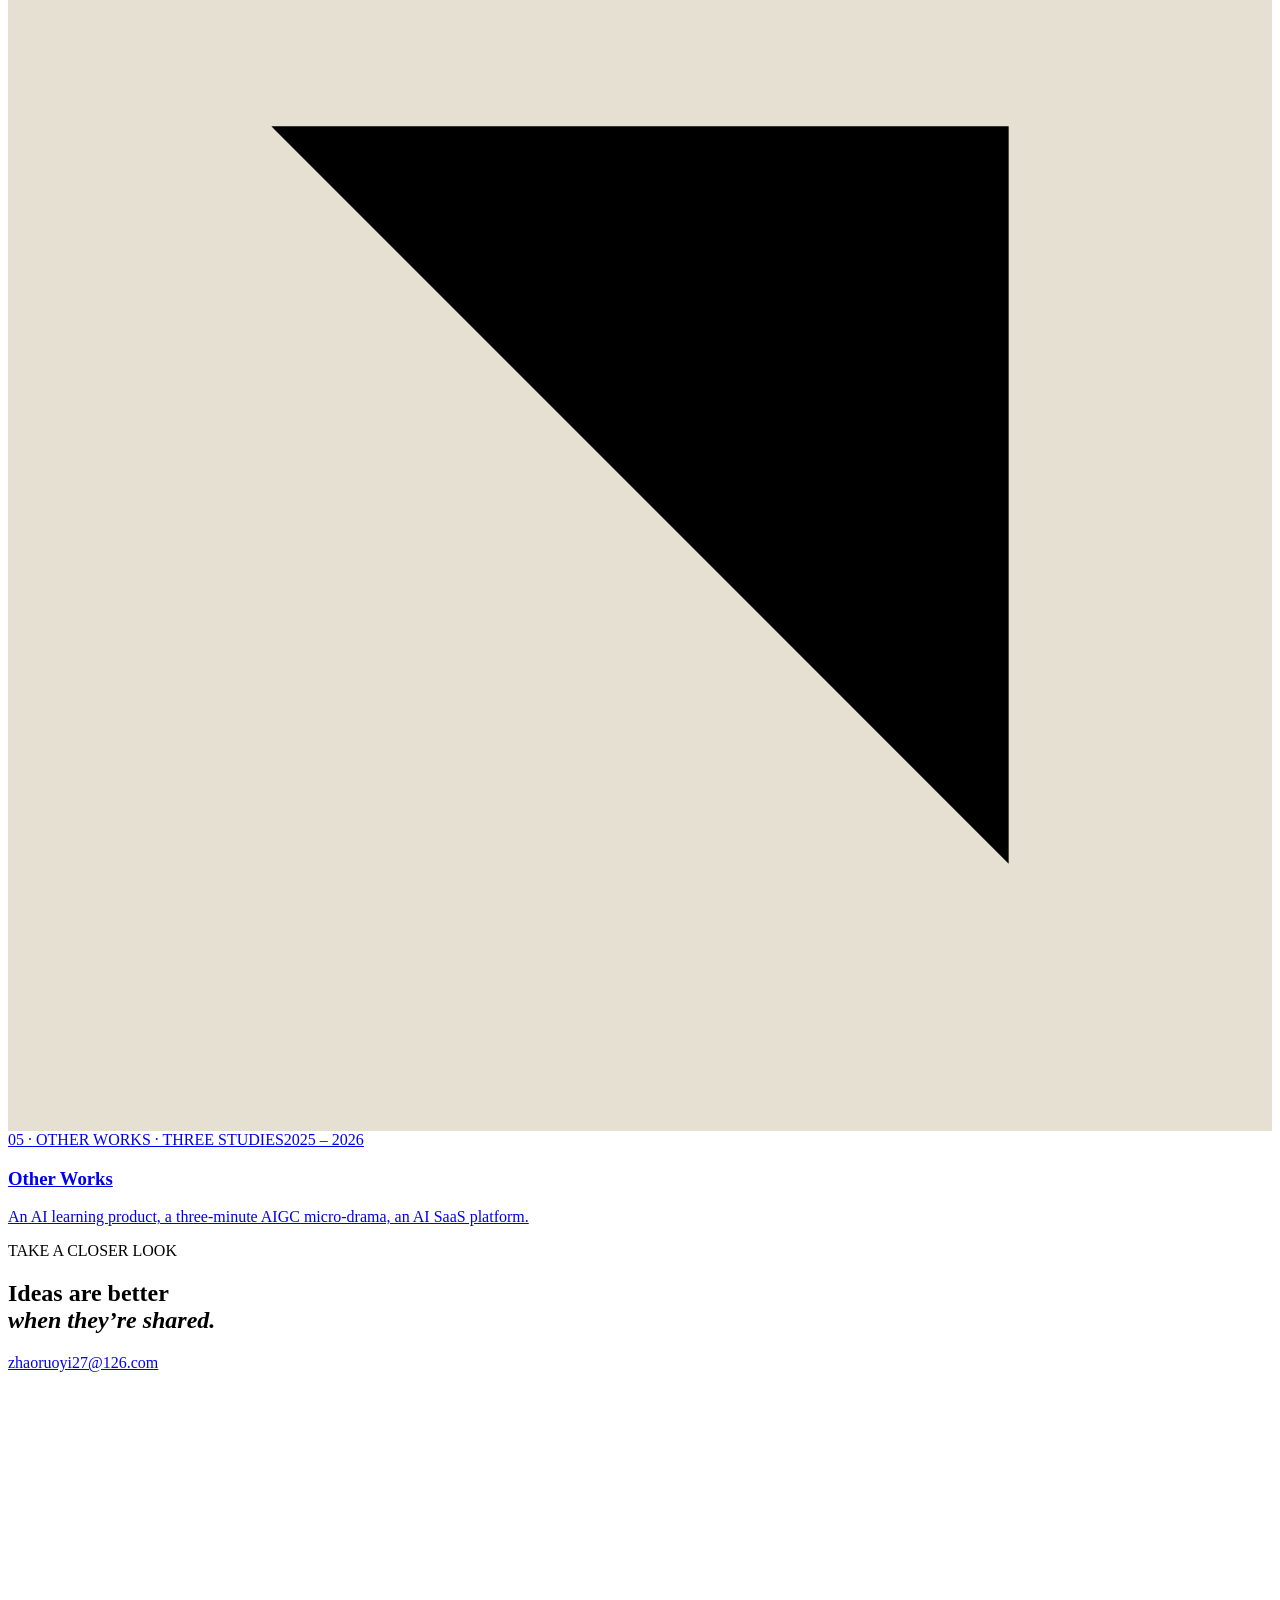
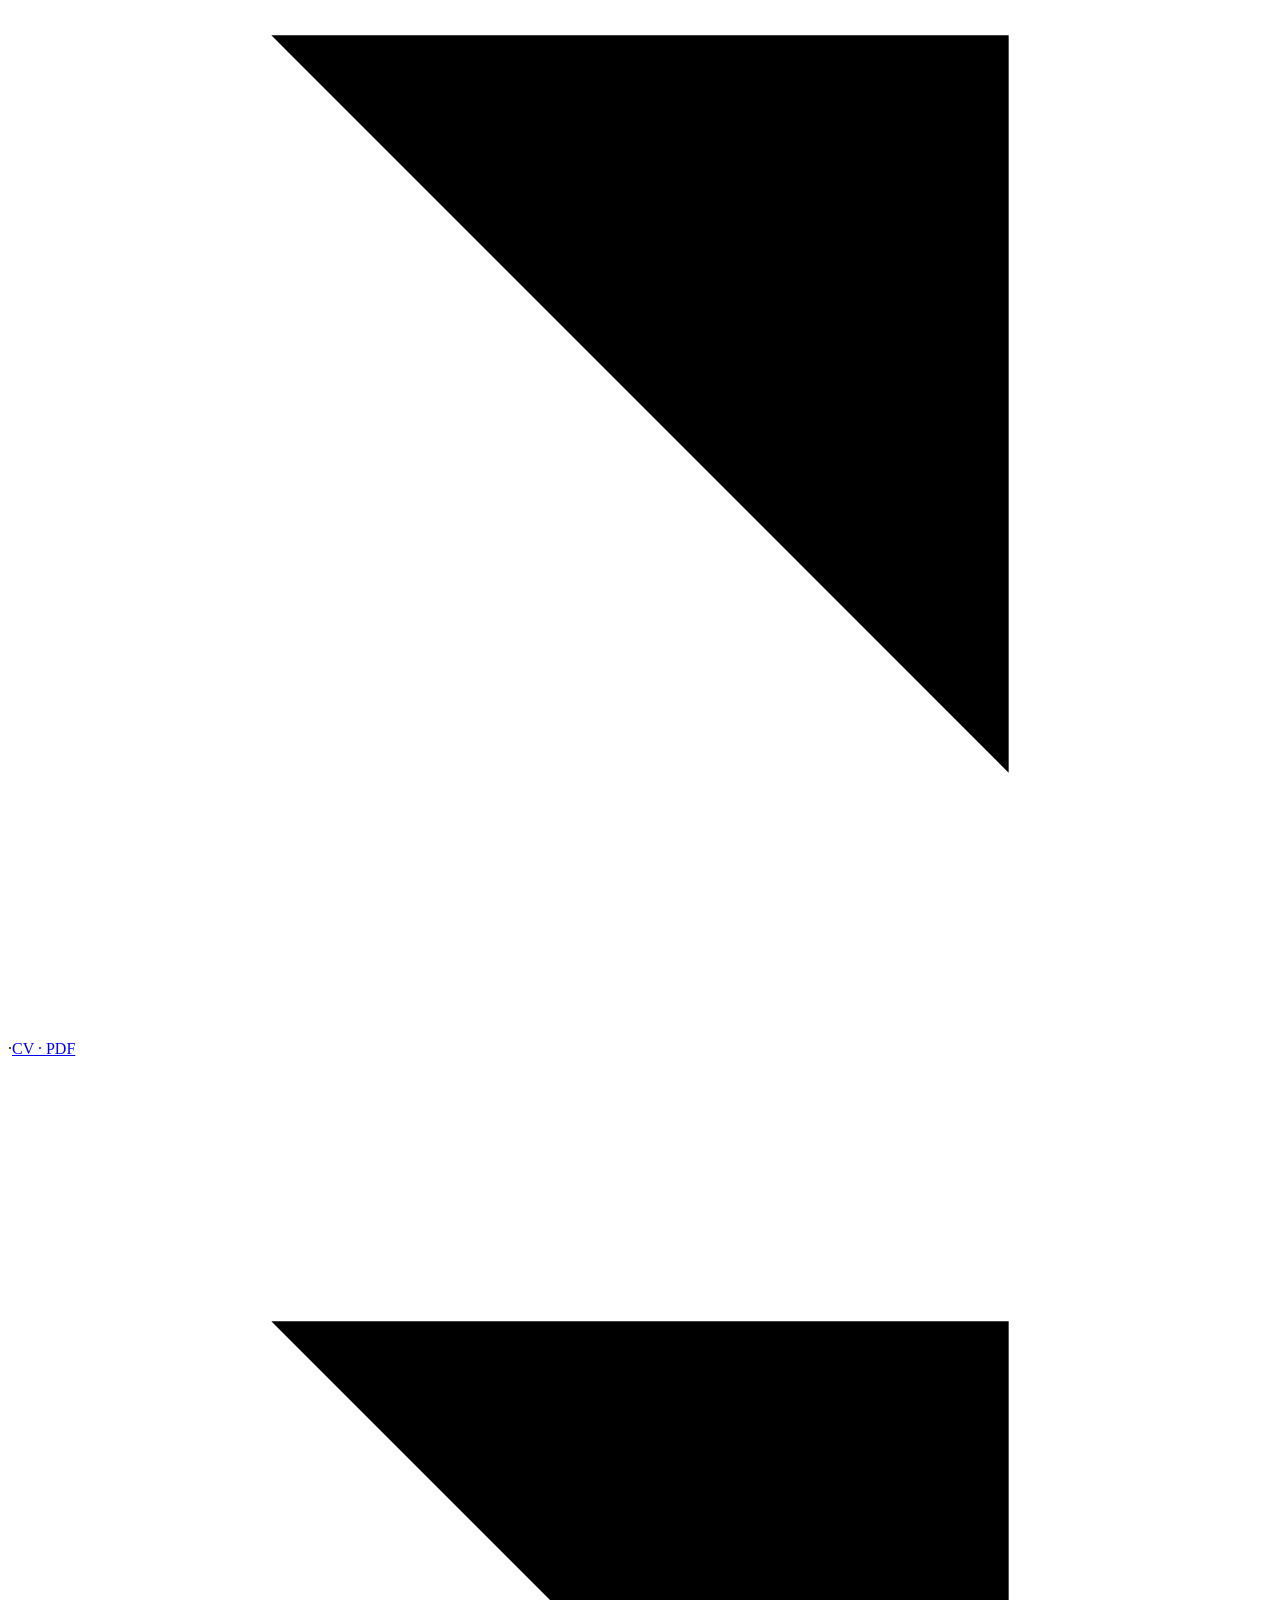
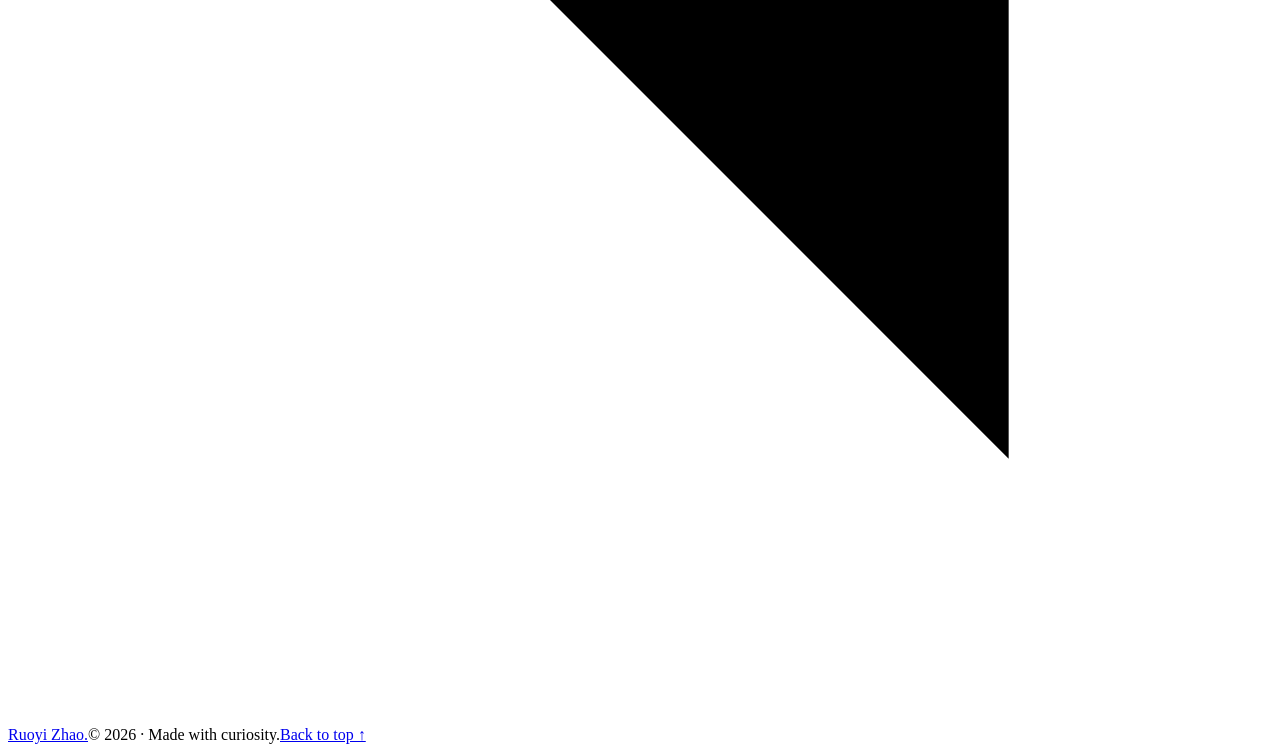
==== commit e3ae8e19: "Closing: bigger eyebrow and email/CV links" ====
--- a/index.html
+++ b/index.html
@@ -1,2 +1,2 @@
-<!DOCTYPE html><html lang="en"><head><meta charSet="utf-8"/><meta name="viewport" content="width=device-width, initial-scale=1"/><link rel="stylesheet" href="/Ruoyi-Iris-Zhao-Portfolio/_next/static/css/index.DijxL777.css?v=18" data-rsc-css-href="/Ruoyi-Iris-Zhao-Portfolio/_next/static/css/index.DijxL777.css?v=18" data-precedence="vite-rsc/importer-resources"/><link rel="modulepreload" fetchPriority="low" href="/Ruoyi-Iris-Zhao-Portfolio/_next/static/chunks/index-DfRY0mAl.js"/><script src="/Ruoyi-Iris-Zhao-Portfolio/_next/static/chunks/rolldown-runtime-C60lm6uB.js" type="module" async=""></script><script src="/Ruoyi-Iris-Zhao-Portfolio/_next/static/chunks/framework-D_rUT4EX.js" type="module" async=""></script><link rel="modulepreload" href="/Ruoyi-Iris-Zhao-Portfolio/_next/static/chunks/layout-segment-context-n6vpZhgt.js" crossorigin=""/><link rel="modulepreload" href="/Ruoyi-Iris-Zhao-Portfolio/_next/static/chunks/portfolio-CiXmLNo_-v18.js" crossorigin=""/><title>Ruoyi Zhao — Design &amp; Human-centered AI</title><meta name="description" content="Selected interaction design work by Ruoyi (Iris) Zhao. Exploring human-centered AI, meaningful feedback and tangible experiences."/><link rel="icon" href="/Ruoyi-Iris-Zhao-Portfolio/favicon.svg"/><script>Object.assign(((self[Symbol.for("vinext.navigationRuntime")]??={bootstrap:{routeManifest:null},functions:{}}).bootstrap.rsc??={rsc:[]}),{params:{},nav:{"pathname":"/Ruoyi-Iris-Zhao-Portfolio/","searchParams":[]}})</script><link rel="modulepreload" href="/Ruoyi-Iris-Zhao-Portfolio/_next/static/chunks/index-DfRY0mAl.js" />
-</head><body><a class="skip" href="#main">Skip to content</a><header class="header"><a class="wordmark" href="/Ruoyi-Iris-Zhao-Portfolio/" aria-label="Ruoyi Zhao home">Ruoyi Zhao<span class="brand-dot">.</span></a><nav aria-label="Main navigation"><a href="/Ruoyi-Iris-Zhao-Portfolio/#work">Selected work</a><a href="/Ruoyi-Iris-Zhao-Portfolio/about/">About me</a><button class="language" aria-label="切换中文"><span class="chosen">EN</span><span class="divider">/</span><span class="">中</span></button></nav></header><main id="main"><section class="hero"><div class="hero-top"><span class="eyebrow">DESIGN · INTERACTION · TECHNOLOGY</span><span class="edition">PORTFOLIO / 2026</span></div><svg class="orbit" viewBox="0 0 1440 700" preserveAspectRatio="none" aria-hidden="true"><path d="M-150 660 C230 130 710 760 1510 70"></path><path d="M-80 650 C460 -80 880 720 1510 200"></path><circle cx="854" cy="425" r="5"></circle></svg><div class="hero-copy"><div class="intro-label"><span class="tiny-star">✳</span> <!-- -->RUOYI (IRIS) ZHAO</div><h1>Making the unseen tangible,<br/>the complex clear, and insight<br/><em>actionable — through design.</em></h1><a class="solid-button" href="#work">Explore my work<span><svg class="arrow-icon" viewBox="0 0 24 24" aria-hidden="true"><path d="M5 19 19 5M5 5h14v14"></path></svg></span></a></div><div class="hero-bottom"><span>HUMAN-CENTERED AI &amp; INTERACTION DESIGN</span><a href="#work">SCROLL TO DISCOVER<!-- --> <span>↓</span></a></div></section><section id="work" class="work section-wrap"><div class="section-heading"><div><h2>Selected work<sup>(05)</sup></h2></div><p>Four ways of making the invisible visible — and three shorter studies.</p></div><div class="project-grid"><a href="/Ruoyi-Iris-Zhao-Portfolio/projects/bodybuddy" class="project-card card-0" data-project="bodybuddy"><div class="project-image" style="background:#b16a74"><img src="/Ruoyi-Iris-Zhao-Portfolio/assets/bodybuddy.webp" alt="BodyBuddy — A gentler way to learn about the body." loading="lazy"/><span class="project-number">01</span><span class="round-arrow"><svg class="arrow-icon" viewBox="0 0 24 24" aria-hidden="true"><path d="M5 19 19 5M5 5h14v14"></path></svg></span></div><div class="card-meta"><span>EDUCATION · PLAY · SERVICE DESIGN</span><span>2025.3–2025.9</span></div><h3>BodyBuddy</h3><p>A gentler way to learn about the body.</p></a><a href="/Ruoyi-Iris-Zhao-Portfolio/projects/dribbleiq" class="project-card card-1" data-project="dribbleiq"><div class="project-image" style="background:#183e31"><img src="/Ruoyi-Iris-Zhao-Portfolio/assets/dribble.webp" alt="DribbleIQ — From movement to meaningful feedback." loading="lazy"/><span class="project-number">02</span><span class="round-arrow"><svg class="arrow-icon" viewBox="0 0 24 24" aria-hidden="true"><path d="M5 19 19 5M5 5h14v14"></path></svg></span></div><div class="card-meta"><span>SPORTS · WEARABLES · AI</span><span>2025.10–2026.5</span></div><h3>DribbleIQ</h3><p>From movement to meaningful feedback.</p></a><a href="/Ruoyi-Iris-Zhao-Portfolio/projects/beyond-the-loop" class="project-card card-2" data-project="beyond-the-loop"><div class="project-image" style="background:#163d66"><img src="/Ruoyi-Iris-Zhao-Portfolio/assets/loop.webp" alt="Beyond the Loop — Step inside the logic of a recommendation." loading="lazy"/><span class="project-number">03</span><span class="round-arrow"><svg class="arrow-icon" viewBox="0 0 24 24" aria-hidden="true"><path d="M5 19 19 5M5 5h14v14"></path></svg></span></div><div class="card-meta"><span>VR · ALGORITHMS · SERIOUS GAME</span><span>2026.5–2026.7</span></div><h3>Beyond the Loop</h3><p>Step inside the logic of a recommendation.</p></a><a href="/Ruoyi-Iris-Zhao-Portfolio/projects/dietary-traces" class="project-card card-3" data-project="dietary-traces"><div class="project-image" style="background:#536b60"><img src="/Ruoyi-Iris-Zhao-Portfolio/assets/dietary-cover.jpg" alt="Dietary Traces — Making the invisible effects of everyday choices tangible." loading="lazy"/><span class="project-number">04</span><span class="round-arrow"><svg class="arrow-icon" viewBox="0 0 24 24" aria-hidden="true"><path d="M5 19 19 5M5 5h14v14"></path></svg></span></div><div class="card-meta"><span>INSTALLATION · DATA · INTERACTION</span><span>2026.07–2026.10</span></div><h3>Dietary Traces</h3><p>Making the invisible effects of everyday choices tangible.</p></a></div><a href="/Ruoyi-Iris-Zhao-Portfolio/other-works" class="project-card project-card--wide card-4" data-project="other-works"><div class="project-image" style="background:#e6e0d2"><img src="/Ruoyi-Iris-Zhao-Portfolio/assets/otherwork/otherwork-cover.jpg" alt="Other Works — three studies: Mentra app screens, a frame from Stitching the Future, and the Finco workspace" loading="lazy"/><span class="project-number">05</span><span class="round-arrow"><svg class="arrow-icon" viewBox="0 0 24 24" aria-hidden="true"><path d="M5 19 19 5M5 5h14v14"></path></svg></span></div><div class="card-meta"><span>05 · OTHER WORKS · THREE STUDIES</span><span>2025 – 2026</span></div><h3>Other Works</h3><p>An AI learning product, a three-minute AIGC micro-drama, an AI SaaS platform.</p></a></div></section><section class="closing"><span class="eyebrow">TAKE A CLOSER LOOK</span><h2>Ideas are better<br/><em>when they’re shared.</em></h2></section></main><footer><a href="/Ruoyi-Iris-Zhao-Portfolio/">Ruoyi Zhao<span>.</span></a><span>© 2026 · <!-- -->Made with curiosity.</span><a href="#main">Back to top ↑</a></footer><dialog class="lightbox"><div class="lightbox-bar"><span> / <!-- -->0<!-- --> — <!-- -->0</span><div><button>Zoom in</button><button aria-label="Close image">✕</button></div></div><div class="lightbox-image "></div><div class="lightbox-bottom"><button>← <!-- -->Previous</button><span>Use arrow keys to browse · Esc to close</span><button>Next<!-- --> →</button></div></dialog><script type="module" src="/Ruoyi-Iris-Zhao-Portfolio/_next/static/chunks/index-DfRY0mAl.js" id="_R_" async=""></script><script>((self[Symbol.for("vinext.navigationRuntime")]??={bootstrap:{routeManifest:null},functions:{}}).bootstrap.rsc??={rsc:[]}).rsc.push("0:{\"page:/\":\"$L1\",\"layout:/\":\"$L2\",\"route:/\":\"$L3\",\"__route\":\"route:/\",\"__interceptionContext\":null,\"__layoutIds\":[\"layout:/\"],\"__rootLayout\":\"/Ruoyi-Iris-Zhao-Portfolio/\",\"__bfcacheSegmentIdentities\":{\"layout:/\":\"[\\\"layout\\\",\\\"layout:/\\\",\\\"root-boundary:/\\\",\\\"\\\"]\",\"page:/\":\"[\\\"page\\\",\\\"page:/\\\",\\\"root-boundary:/\\\",\\\"\\\"]\"},\"__srcPage\":[\"page\"],\"__layoutFlags\":{\"layout:/\":\"s\"},\"__artifactCompatibility\":{\"schemaVersion\":1,\"graphVersion\":\"app-route-graph:1177fd80f83fa7b0\",\"deploymentVersion\":\"f42fa81c-274d-4e2b-bc32-bf31d7fabf58\",\"appElementsSchemaVersion\":1,\"rscPayloadSchemaVersion\":1,\"rootBoundaryId\":\"/Ruoyi-Iris-Zhao-Portfolio/\",\"renderEpoch\":null},\"__dynamicStaleTime\":0}\n")</script><script>((self[Symbol.for("vinext.navigationRuntime")]??={bootstrap:{routeManifest:null},functions:{}}).bootstrap.rsc??={rsc:[]}).rsc.push("4:I[\"8c0f216c4604\",[],\"Children\",1]\n")</script><script>((self[Symbol.for("vinext.navigationRuntime")]??={bootstrap:{routeManifest:null},functions:{}}).bootstrap.rsc??={rsc:[]}).rsc.push("5:I[\"593f344dc510\",[],\"GlobalErrorBoundary\",1]\n")</script><script>((self[Symbol.for("vinext.navigationRuntime")]??={bootstrap:{routeManifest:null},functions:{}}).bootstrap.rsc??={rsc:[]}).rsc.push("6:I[\"0b874ad30386\",[],\"default\",1]\n")</script><script>((self[Symbol.for("vinext.navigationRuntime")]??={bootstrap:{routeManifest:null},functions:{}}).bootstrap.rsc??={rsc:[]}).rsc.push("7:I[\"593f344dc510\",[],\"ErrorBoundary\",1]\n")</script><script>((self[Symbol.for("vinext.navigationRuntime")]??={bootstrap:{routeManifest:null},functions:{}}).bootstrap.rsc??={rsc:[]}).rsc.push("8:I[\"15c18cfaeeff\",[],\"LayoutSegmentProvider\",1]\n")</script><script>((self[Symbol.for("vinext.navigationRuntime")]??={bootstrap:{routeManifest:null},functions:{}}).bootstrap.rsc??={rsc:[]}).rsc.push("9:I[\"8c0f216c4604\",[],\"Slot\",1]\n")</script><script>((self[Symbol.for("vinext.navigationRuntime")]??={bootstrap:{routeManifest:null},functions:{}}).bootstrap.rsc??={rsc:[]}).rsc.push("a:I[\"593f344dc510\",[],\"NotFoundBoundary\",1]\n")</script><script>((self[Symbol.for("vinext.navigationRuntime")]??={bootstrap:{routeManifest:null},functions:{}}).bootstrap.rsc??={rsc:[]}).rsc.push("b:I[\"9276801271d6\",[],\"AppRouterScrollTarget\",1]\n")</script><script>((self[Symbol.for("vinext.navigationRuntime")]??={bootstrap:{routeManifest:null},functions:{}}).bootstrap.rsc??={rsc:[]}).rsc.push("c:I[\"593f344dc510\",[],\"RedirectBoundary\",1]\n")</script><script>((self[Symbol.for("vinext.navigationRuntime")]??={bootstrap:{routeManifest:null},functions:{}}).bootstrap.rsc??={rsc:[]}).rsc.push(":HL[\"/Ruoyi-Iris-Zhao-Portfolio/_next/static/css/index.DijxL777.css?v=18\",\"style\"     ]\n")</script><script>((self[Symbol.for("vinext.navigationRuntime")]??={bootstrap:{routeManifest:null},functions:{}}).bootstrap.rsc??={rsc:[]}).rsc.push("2:[[[\"$\",\"link\",\"css:/_next/static/css/index.DijxL777.css?v=18\",{\"rel\":\"stylesheet\",\"precedence\":\"vite-rsc/importer-resources\",\"href\":\"/Ruoyi-Iris-Zhao-Portfolio/_next/static/css/index.DijxL777.css?v=18\",\"data-rsc-css-href\":\"/Ruoyi-Iris-Zhao-Portfolio/_next/static/css/index.DijxL777.css?v=18\"}],\"$undefined\"],[\"$\",\"html\",null,{\"lang\":\"en\",\"children\":[\"$\",\"body\",null,{\"children\":[\"$\",\"$L4\",null,{}]}]}]]\n")</script><script>((self[Symbol.for("vinext.navigationRuntime")]??={bootstrap:{routeManifest:null},functions:{}}).bootstrap.rsc??={rsc:[]}).rsc.push("3:[[[\"$\",\"meta\",null,{\"charSet\":\"utf-8\"}],[[\"$\",\"title\",\"0\",{\"children\":\"Ruoyi Zhao — Design \u0026 Human-centered AI\"}],[\"$\",\"meta\",\"1\",{\"name\":\"description\",\"content\":\"Selected interaction design work by Ruoyi (Iris) Zhao. Exploring human-centered AI, meaningful feedback and tangible experiences.\"}],[\"$\",\"link\",\"2\",{\"data-vinext-streamed-icon\":\"$undefined\",\"rel\":\"icon\",\"href\":\"/Ruoyi-Iris-Zhao-Portfolio/favicon.svg\",\"type\":\"$undefined\",\"sizes\":\"$undefined\",\"color\":\"$undefined\",\"media\":\"$undefined\",\"fetchPriority\":\"$undefined\"}]],[[\"$\",\"meta\",\"0\",{\"name\":\"viewport\",\"content\":\"width=device-width, initial-scale=1\"}]]],[\"$\",\"$L5\",null,{\"fallback\":\"$6\",\"children\":[\"$\",\"$L7\",null,{\"fallback\":\"$6\",\"children\":[\"$\",\"$L8\",null,{\"providerId\":\"layout:/\",\"segmentMap\":{\"children\":[]},\"children\":[\"$\",\"$L9\",null,{\"id\":\"layout:/\",\"parallelSlots\":\"$undefined\",\"children\":[\"$\",\"$La\",null,{\"resetKey\":\"\",\"fallback\":[[\"$\",\"title\",null,{\"children\":\"404: This page could not be found.\"}],[\"$\",\"div\",null,{\"style\":{\"fontFamily\":\"system-ui,\\\"Segoe UI\\\",Roboto,Helvetica,Arial,sans-serif,\\\"Apple Color Emoji\\\",\\\"Segoe UI Emoji\\\"\",\"height\":\"100vh\",\"textAlign\":\"center\",\"display\":\"flex\",\"flexDirection\":\"column\",\"alignItems\":\"center\",\"justifyContent\":\"center\"},\"children\":[\"$\",\"div\",null,{\"children\":[[\"$\",\"style\",null,{\"dangerouslySetInnerHTML\":{\"__html\":\"body{color:#000;background:#fff;margin:0}.next-error-h1{border-right:1px solid rgba(0,0,0,.3)}@media (prefers-color-scheme:dark){body{color:#fff;background:#000}.next-error-h1{border-right:1px solid rgba(255,255,255,.3)}}\"}}],[\"$\",\"h1\",null,{\"className\":\"next-error-h1\",\"style\":{\"display\":\"inline-block\",\"margin\":\"0 20px 0 0\",\"padding\":\"0 23px 0 0\",\"fontSize\":24,\"fontWeight\":500,\"verticalAlign\":\"top\",\"lineHeight\":\"49px\"},\"children\":404}],[\"$\",\"div\",null,{\"style\":{\"display\":\"inline-block\"},\"children\":[\"$\",\"h2\",null,{\"style\":{\"fontSize\":14,\"fontWeight\":400,\"lineHeight\":\"49px\",\"margin\":0},\"children\":\"This page could not be found.\"}]}]]}]}]],\"children\":[\"$\",\"$Lb\",null,{\"children\":[\"$\",\"$Lc\",null,{\"children\":[[\"$\",\"$L8\",null,{\"providerId\":\"page:/\",\"segmentMap\":{\"children\":[\"__PAGE__\"]},\"children\":[\"$\",\"$L9\",null,{\"id\":\"page:/\"}]}],null]}]}]}]}]}]}]}],null,null]\n")</script><script>((self[Symbol.for("vinext.navigationRuntime")]??={bootstrap:{routeManifest:null},functions:{}}).bootstrap.rsc??={rsc:[]}).rsc.push("d:I[\"dc888f93dc13\",[],\"default\",1]\n")</script><script>((self[Symbol.for("vinext.navigationRuntime")]??={bootstrap:{routeManifest:null},functions:{}}).bootstrap.rsc??={rsc:[]}).rsc.push("1:[\"$\",\"$Ld\",null,{}]\n")</script><script>Object.assign(((self[Symbol.for("vinext.navigationRuntime")]??={bootstrap:{routeManifest:null},functions:{}}).bootstrap.rsc??={rsc:[]}),{"initialCacheKind":"static"});((self[Symbol.for("vinext.navigationRuntime")]??={bootstrap:{routeManifest:null},functions:{}}).bootstrap.rsc??={rsc:[]}).done=true</script><script>(function(){function c(){var b=a.contentDocument||(a.contentWindow&&a.contentWindow.document);if(b){var d=b.createElement('script');d.innerHTML="window.__CF$cv$params={r:'a585823bc98b9d2c',t:'MTc5NDMxODQ0Mg=='};var l=window.parent.location,o;try{o=new URL(l.origin).origin}catch(e){try{o=new URL(new URL(l.href).origin).origin}catch(e){o=''}}var u='/Ruoyi-Iris-Zhao-Portfolio/cdn-cgi/challenge-platform/scripts/jsd/main.js?ray=a585823bc98b9d2c',a=document.createElement('script');a.src=o?new URL(u,o).href:u;document.getElementsByTagName('head')[0].appendChild(a);";b.getElementsByTagName('head')[0].appendChild(d)}}if(document.body){var a=document.createElement('iframe');a.height=1;a.width=1;a.style.position='absolute';a.style.top=0;a.style.left=0;a.style.border='none';a.style.visibility='hidden';document.body.appendChild(a);if('loading'!==document.readyState)c();else if(window.addEventListener)document.addEventListener('DOMContentLoaded',c);else{var e=document.onreadystatechange||function(){};document.onreadystatechange=function(b){e(b);'loading'!==document.readyState&&(document.onreadystatechange=e,c())}}}})();</script><script defer src="/Ruoyi-Iris-Zhao-Portfolio/assets/hero-figure.js?v=8"></script></body></html>+<!DOCTYPE html><html lang="en"><head><meta charSet="utf-8"/><meta name="viewport" content="width=device-width, initial-scale=1"/><link rel="stylesheet" href="/Ruoyi-Iris-Zhao-Portfolio/_next/static/css/index.DijxL777.css?v=23" data-rsc-css-href="/Ruoyi-Iris-Zhao-Portfolio/_next/static/css/index.DijxL777.css?v=23" data-precedence="vite-rsc/importer-resources"/><link rel="modulepreload" fetchPriority="low" href="/Ruoyi-Iris-Zhao-Portfolio/_next/static/chunks/index-DfRY0mAl.js"/><script src="/Ruoyi-Iris-Zhao-Portfolio/_next/static/chunks/rolldown-runtime-C60lm6uB.js" type="module" async=""></script><script src="/Ruoyi-Iris-Zhao-Portfolio/_next/static/chunks/framework-D_rUT4EX.js" type="module" async=""></script><link rel="modulepreload" href="/Ruoyi-Iris-Zhao-Portfolio/_next/static/chunks/layout-segment-context-n6vpZhgt.js" crossorigin=""/><link rel="modulepreload" href="/Ruoyi-Iris-Zhao-Portfolio/_next/static/chunks/portfolio-CiXmLNo_-v23.js" crossorigin=""/><title>Ruoyi Zhao — Design &amp; Human-centered AI</title><meta name="description" content="Selected interaction design work by Ruoyi (Iris) Zhao. Exploring human-centered AI, meaningful feedback and tangible experiences."/><link rel="icon" href="/Ruoyi-Iris-Zhao-Portfolio/favicon.svg"/><script>Object.assign(((self[Symbol.for("vinext.navigationRuntime")]??={bootstrap:{routeManifest:null},functions:{}}).bootstrap.rsc??={rsc:[]}),{params:{},nav:{"pathname":"/Ruoyi-Iris-Zhao-Portfolio/","searchParams":[]}})</script><link rel="modulepreload" href="/Ruoyi-Iris-Zhao-Portfolio/_next/static/chunks/index-DfRY0mAl.js" />
+</head><body><a class="skip" href="#main">Skip to content</a><header class="header"><a class="wordmark" href="/Ruoyi-Iris-Zhao-Portfolio/" aria-label="Ruoyi Zhao home">Ruoyi Zhao<span class="brand-dot">.</span></a><nav aria-label="Main navigation"><a href="/Ruoyi-Iris-Zhao-Portfolio/#work">Selected work</a><a href="/Ruoyi-Iris-Zhao-Portfolio/about/">About me</a><button class="language" aria-label="切换中文"><span class="chosen">EN</span><span class="divider">/</span><span class="">中</span></button></nav></header><main id="main"><section class="hero"><div class="hero-top"><span class="eyebrow">DESIGN · INTERACTION · TECHNOLOGY</span><span class="edition">PORTFOLIO / 2026</span></div><svg class="orbit" viewBox="0 0 1440 700" preserveAspectRatio="none" aria-hidden="true"><path d="M-150 660 C230 130 710 760 1510 70"></path><path d="M-80 650 C460 -80 880 720 1510 200"></path><circle cx="854" cy="425" r="5"></circle></svg><div class="hero-copy"><div class="intro-label"><span class="tiny-star">✳</span> <!-- -->RUOYI (IRIS) ZHAO</div><h1>Making the unseen tangible,<br/>the complex clear, and insight<br/><em>actionable — through design.</em></h1><a class="solid-button" href="#work">Explore my work<span><svg class="arrow-icon" viewBox="0 0 24 24" aria-hidden="true"><path d="M5 19 19 5M5 5h14v14"></path></svg></span></a></div><div class="hero-bottom"><span>HUMAN-CENTERED AI &amp; INTERACTION DESIGN</span><a href="#work">SCROLL TO DISCOVER<!-- --> <span>↓</span></a></div></section><section id="work" class="work section-wrap"><div class="section-heading"><div><h2>Selected work<sup>(05)</sup></h2></div><p>Four ways of making the invisible visible — and three shorter studies.</p></div><div class="project-grid"><a href="/Ruoyi-Iris-Zhao-Portfolio/projects/bodybuddy" class="project-card card-0" data-project="bodybuddy"><div class="project-image" style="background:#b16a74"><img src="/Ruoyi-Iris-Zhao-Portfolio/assets/bodybuddy.webp" alt="BodyBuddy — A gentler way to learn about the body." loading="lazy"/><span class="project-number">01</span><span class="round-arrow"><svg class="arrow-icon" viewBox="0 0 24 24" aria-hidden="true"><path d="M5 19 19 5M5 5h14v14"></path></svg></span></div><div class="card-meta"><span>EDUCATION · PLAY · SERVICE DESIGN</span><span>2025.3–2025.9</span></div><h3>BodyBuddy</h3><p>A gentler way to learn about the body.</p></a><a href="/Ruoyi-Iris-Zhao-Portfolio/projects/dribbleiq" class="project-card card-1" data-project="dribbleiq"><div class="project-image" style="background:#183e31"><img src="/Ruoyi-Iris-Zhao-Portfolio/assets/dribble.webp" alt="DribbleIQ — From movement to meaningful feedback." loading="lazy"/><span class="project-number">02</span><span class="round-arrow"><svg class="arrow-icon" viewBox="0 0 24 24" aria-hidden="true"><path d="M5 19 19 5M5 5h14v14"></path></svg></span></div><div class="card-meta"><span>SPORTS · WEARABLES · AI</span><span>2025.10–2026.5</span></div><h3>DribbleIQ</h3><p>From movement to meaningful feedback.</p></a><a href="/Ruoyi-Iris-Zhao-Portfolio/projects/beyond-the-loop" class="project-card card-2" data-project="beyond-the-loop"><div class="project-image" style="background:#163d66"><img src="/Ruoyi-Iris-Zhao-Portfolio/assets/loop.webp" alt="Beyond the Loop — Step inside the logic of a recommendation." loading="lazy"/><span class="project-number">03</span><span class="round-arrow"><svg class="arrow-icon" viewBox="0 0 24 24" aria-hidden="true"><path d="M5 19 19 5M5 5h14v14"></path></svg></span></div><div class="card-meta"><span>VR · ALGORITHMS · SERIOUS GAME</span><span>2026.5–2026.7</span></div><h3>Beyond the Loop</h3><p>Step inside the logic of a recommendation.</p></a><a href="/Ruoyi-Iris-Zhao-Portfolio/projects/dietary-traces" class="project-card card-3" data-project="dietary-traces"><div class="project-image" style="background:#536b60"><img src="/Ruoyi-Iris-Zhao-Portfolio/assets/dietary-cover.jpg" alt="Dietary Traces — Making the invisible effects of everyday choices tangible." loading="lazy"/><span class="project-number">04</span><span class="round-arrow"><svg class="arrow-icon" viewBox="0 0 24 24" aria-hidden="true"><path d="M5 19 19 5M5 5h14v14"></path></svg></span></div><div class="card-meta"><span>INSTALLATION · DATA · INTERACTION</span><span>2026.07–2026.10</span></div><h3>Dietary Traces</h3><p>Making the invisible effects of everyday choices tangible.</p></a></div><a href="/Ruoyi-Iris-Zhao-Portfolio/other-works" class="project-card project-card--wide card-4" data-project="other-works"><div class="project-image" style="background:#e6e0d2"><img src="/Ruoyi-Iris-Zhao-Portfolio/assets/otherwork/otherwork-cover.jpg" alt="Other Works — three studies: Mentra app screens, a frame from Stitching the Future, and the Finco workspace" loading="lazy"/><span class="project-number">05</span><span class="round-arrow"><svg class="arrow-icon" viewBox="0 0 24 24" aria-hidden="true"><path d="M5 19 19 5M5 5h14v14"></path></svg></span></div><div class="card-meta"><span>05 · OTHER WORKS · THREE STUDIES</span><span>2025 – 2026</span></div><h3>Other Works</h3><p>An AI learning product, a three-minute AIGC micro-drama, an AI SaaS platform.</p></a></div></section><section class="closing"><span class="eyebrow">TAKE A CLOSER LOOK</span><h2>Ideas are better<br/><em>when they’re shared.</em></h2><div class="closing-links"><a class="closing-link" href="mailto:zhaoruoyi27@126.com"><span>zhaoruoyi27@126.com</span><svg class="arrow-icon" viewBox="0 0 24 24" aria-hidden="true"><path d="M5 19 19 5M5 5h14v14"></path></svg></a><span class="closing-sep">·</span><a class="closing-link" href="/Ruoyi-Iris-Zhao-Portfolio/assets/CV-Ruoyi-Zhao.pdf" target="_blank" rel="noreferrer"><span>CV · PDF</span><svg class="arrow-icon" viewBox="0 0 24 24" aria-hidden="true"><path d="M5 19 19 5M5 5h14v14"></path></svg></a></div></section></main><footer><a href="/Ruoyi-Iris-Zhao-Portfolio/">Ruoyi Zhao<span>.</span></a><span>© 2026 · <!-- -->Made with curiosity.</span><a href="#main">Back to top ↑</a></footer><dialog class="lightbox"><div class="lightbox-bar"><span> / <!-- -->0<!-- --> — <!-- -->0</span><div><button>Zoom in</button><button aria-label="Close image">✕</button></div></div><div class="lightbox-image "></div><div class="lightbox-bottom"><button>← <!-- -->Previous</button><span>Use arrow keys to browse · Esc to close</span><button>Next<!-- --> →</button></div></dialog><script type="module" src="/Ruoyi-Iris-Zhao-Portfolio/_next/static/chunks/index-DfRY0mAl.js" id="_R_" async=""></script><script>((self[Symbol.for("vinext.navigationRuntime")]??={bootstrap:{routeManifest:null},functions:{}}).bootstrap.rsc??={rsc:[]}).rsc.push("0:{\"page:/\":\"$L1\",\"layout:/\":\"$L2\",\"route:/\":\"$L3\",\"__route\":\"route:/\",\"__interceptionContext\":null,\"__layoutIds\":[\"layout:/\"],\"__rootLayout\":\"/Ruoyi-Iris-Zhao-Portfolio/\",\"__bfcacheSegmentIdentities\":{\"layout:/\":\"[\\\"layout\\\",\\\"layout:/\\\",\\\"root-boundary:/\\\",\\\"\\\"]\",\"page:/\":\"[\\\"page\\\",\\\"page:/\\\",\\\"root-boundary:/\\\",\\\"\\\"]\"},\"__srcPage\":[\"page\"],\"__layoutFlags\":{\"layout:/\":\"s\"},\"__artifactCompatibility\":{\"schemaVersion\":1,\"graphVersion\":\"app-route-graph:1177fd80f83fa7b0\",\"deploymentVersion\":\"f42fa81c-274d-4e2b-bc32-bf31d7fabf58\",\"appElementsSchemaVersion\":1,\"rscPayloadSchemaVersion\":1,\"rootBoundaryId\":\"/Ruoyi-Iris-Zhao-Portfolio/\",\"renderEpoch\":null},\"__dynamicStaleTime\":0}\n")</script><script>((self[Symbol.for("vinext.navigationRuntime")]??={bootstrap:{routeManifest:null},functions:{}}).bootstrap.rsc??={rsc:[]}).rsc.push("4:I[\"8c0f216c4604\",[],\"Children\",1]\n")</script><script>((self[Symbol.for("vinext.navigationRuntime")]??={bootstrap:{routeManifest:null},functions:{}}).bootstrap.rsc??={rsc:[]}).rsc.push("5:I[\"593f344dc510\",[],\"GlobalErrorBoundary\",1]\n")</script><script>((self[Symbol.for("vinext.navigationRuntime")]??={bootstrap:{routeManifest:null},functions:{}}).bootstrap.rsc??={rsc:[]}).rsc.push("6:I[\"0b874ad30386\",[],\"default\",1]\n")</script><script>((self[Symbol.for("vinext.navigationRuntime")]??={bootstrap:{routeManifest:null},functions:{}}).bootstrap.rsc??={rsc:[]}).rsc.push("7:I[\"593f344dc510\",[],\"ErrorBoundary\",1]\n")</script><script>((self[Symbol.for("vinext.navigationRuntime")]??={bootstrap:{routeManifest:null},functions:{}}).bootstrap.rsc??={rsc:[]}).rsc.push("8:I[\"15c18cfaeeff\",[],\"LayoutSegmentProvider\",1]\n")</script><script>((self[Symbol.for("vinext.navigationRuntime")]??={bootstrap:{routeManifest:null},functions:{}}).bootstrap.rsc??={rsc:[]}).rsc.push("9:I[\"8c0f216c4604\",[],\"Slot\",1]\n")</script><script>((self[Symbol.for("vinext.navigationRuntime")]??={bootstrap:{routeManifest:null},functions:{}}).bootstrap.rsc??={rsc:[]}).rsc.push("a:I[\"593f344dc510\",[],\"NotFoundBoundary\",1]\n")</script><script>((self[Symbol.for("vinext.navigationRuntime")]??={bootstrap:{routeManifest:null},functions:{}}).bootstrap.rsc??={rsc:[]}).rsc.push("b:I[\"9276801271d6\",[],\"AppRouterScrollTarget\",1]\n")</script><script>((self[Symbol.for("vinext.navigationRuntime")]??={bootstrap:{routeManifest:null},functions:{}}).bootstrap.rsc??={rsc:[]}).rsc.push("c:I[\"593f344dc510\",[],\"RedirectBoundary\",1]\n")</script><script>((self[Symbol.for("vinext.navigationRuntime")]??={bootstrap:{routeManifest:null},functions:{}}).bootstrap.rsc??={rsc:[]}).rsc.push(":HL[\"/Ruoyi-Iris-Zhao-Portfolio/_next/static/css/index.DijxL777.css?v=23\",\"style\"     ]\n")</script><script>((self[Symbol.for("vinext.navigationRuntime")]??={bootstrap:{routeManifest:null},functions:{}}).bootstrap.rsc??={rsc:[]}).rsc.push("2:[[[\"$\",\"link\",\"css:/_next/static/css/index.DijxL777.css?v=23\",{\"rel\":\"stylesheet\",\"precedence\":\"vite-rsc/importer-resources\",\"href\":\"/Ruoyi-Iris-Zhao-Portfolio/_next/static/css/index.DijxL777.css?v=23\",\"data-rsc-css-href\":\"/Ruoyi-Iris-Zhao-Portfolio/_next/static/css/index.DijxL777.css?v=23\"}],\"$undefined\"],[\"$\",\"html\",null,{\"lang\":\"en\",\"children\":[\"$\",\"body\",null,{\"children\":[\"$\",\"$L4\",null,{}]}]}]]\n")</script><script>((self[Symbol.for("vinext.navigationRuntime")]??={bootstrap:{routeManifest:null},functions:{}}).bootstrap.rsc??={rsc:[]}).rsc.push("3:[[[\"$\",\"meta\",null,{\"charSet\":\"utf-8\"}],[[\"$\",\"title\",\"0\",{\"children\":\"Ruoyi Zhao — Design \u0026 Human-centered AI\"}],[\"$\",\"meta\",\"1\",{\"name\":\"description\",\"content\":\"Selected interaction design work by Ruoyi (Iris) Zhao. Exploring human-centered AI, meaningful feedback and tangible experiences.\"}],[\"$\",\"link\",\"2\",{\"data-vinext-streamed-icon\":\"$undefined\",\"rel\":\"icon\",\"href\":\"/Ruoyi-Iris-Zhao-Portfolio/favicon.svg\",\"type\":\"$undefined\",\"sizes\":\"$undefined\",\"color\":\"$undefined\",\"media\":\"$undefined\",\"fetchPriority\":\"$undefined\"}]],[[\"$\",\"meta\",\"0\",{\"name\":\"viewport\",\"content\":\"width=device-width, initial-scale=1\"}]]],[\"$\",\"$L5\",null,{\"fallback\":\"$6\",\"children\":[\"$\",\"$L7\",null,{\"fallback\":\"$6\",\"children\":[\"$\",\"$L8\",null,{\"providerId\":\"layout:/\",\"segmentMap\":{\"children\":[]},\"children\":[\"$\",\"$L9\",null,{\"id\":\"layout:/\",\"parallelSlots\":\"$undefined\",\"children\":[\"$\",\"$La\",null,{\"resetKey\":\"\",\"fallback\":[[\"$\",\"title\",null,{\"children\":\"404: This page could not be found.\"}],[\"$\",\"div\",null,{\"style\":{\"fontFamily\":\"system-ui,\\\"Segoe UI\\\",Roboto,Helvetica,Arial,sans-serif,\\\"Apple Color Emoji\\\",\\\"Segoe UI Emoji\\\"\",\"height\":\"100vh\",\"textAlign\":\"center\",\"display\":\"flex\",\"flexDirection\":\"column\",\"alignItems\":\"center\",\"justifyContent\":\"center\"},\"children\":[\"$\",\"div\",null,{\"children\":[[\"$\",\"style\",null,{\"dangerouslySetInnerHTML\":{\"__html\":\"body{color:#000;background:#fff;margin:0}.next-error-h1{border-right:1px solid rgba(0,0,0,.3)}@media (prefers-color-scheme:dark){body{color:#fff;background:#000}.next-error-h1{border-right:1px solid rgba(255,255,255,.3)}}\"}}],[\"$\",\"h1\",null,{\"className\":\"next-error-h1\",\"style\":{\"display\":\"inline-block\",\"margin\":\"0 20px 0 0\",\"padding\":\"0 23px 0 0\",\"fontSize\":24,\"fontWeight\":500,\"verticalAlign\":\"top\",\"lineHeight\":\"49px\"},\"children\":404}],[\"$\",\"div\",null,{\"style\":{\"display\":\"inline-block\"},\"children\":[\"$\",\"h2\",null,{\"style\":{\"fontSize\":14,\"fontWeight\":400,\"lineHeight\":\"49px\",\"margin\":0},\"children\":\"This page could not be found.\"}]}]]}]}]],\"children\":[\"$\",\"$Lb\",null,{\"children\":[\"$\",\"$Lc\",null,{\"children\":[[\"$\",\"$L8\",null,{\"providerId\":\"page:/\",\"segmentMap\":{\"children\":[\"__PAGE__\"]},\"children\":[\"$\",\"$L9\",null,{\"id\":\"page:/\"}]}],null]}]}]}]}]}]}]}],null,null]\n")</script><script>((self[Symbol.for("vinext.navigationRuntime")]??={bootstrap:{routeManifest:null},functions:{}}).bootstrap.rsc??={rsc:[]}).rsc.push("d:I[\"dc888f93dc13\",[],\"default\",1]\n")</script><script>((self[Symbol.for("vinext.navigationRuntime")]??={bootstrap:{routeManifest:null},functions:{}}).bootstrap.rsc??={rsc:[]}).rsc.push("1:[\"$\",\"$Ld\",null,{}]\n")</script><script>Object.assign(((self[Symbol.for("vinext.navigationRuntime")]??={bootstrap:{routeManifest:null},functions:{}}).bootstrap.rsc??={rsc:[]}),{"initialCacheKind":"static"});((self[Symbol.for("vinext.navigationRuntime")]??={bootstrap:{routeManifest:null},functions:{}}).bootstrap.rsc??={rsc:[]}).done=true</script><script>(function(){function c(){var b=a.contentDocument||(a.contentWindow&&a.contentWindow.document);if(b){var d=b.createElement('script');d.innerHTML="window.__CF$cv$params={r:'a585823bc98b9d2c',t:'MTc5NDMxODQ0Mg=='};var l=window.parent.location,o;try{o=new URL(l.origin).origin}catch(e){try{o=new URL(new URL(l.href).origin).origin}catch(e){o=''}}var u='/Ruoyi-Iris-Zhao-Portfolio/cdn-cgi/challenge-platform/scripts/jsd/main.js?ray=a585823bc98b9d2c',a=document.createElement('script');a.src=o?new URL(u,o).href:u;document.getElementsByTagName('head')[0].appendChild(a);";b.getElementsByTagName('head')[0].appendChild(d)}}if(document.body){var a=document.createElement('iframe');a.height=1;a.width=1;a.style.position='absolute';a.style.top=0;a.style.left=0;a.style.border='none';a.style.visibility='hidden';document.body.appendChild(a);if('loading'!==document.readyState)c();else if(window.addEventListener)document.addEventListener('DOMContentLoaded',c);else{var e=document.onreadystatechange||function(){};document.onreadystatechange=function(b){e(b);'loading'!==document.readyState&&(document.onreadystatechange=e,c())}}}})();</script><script defer src="/Ruoyi-Iris-Zhao-Portfolio/assets/hero-figure.js?v=8"></script></body></html>
